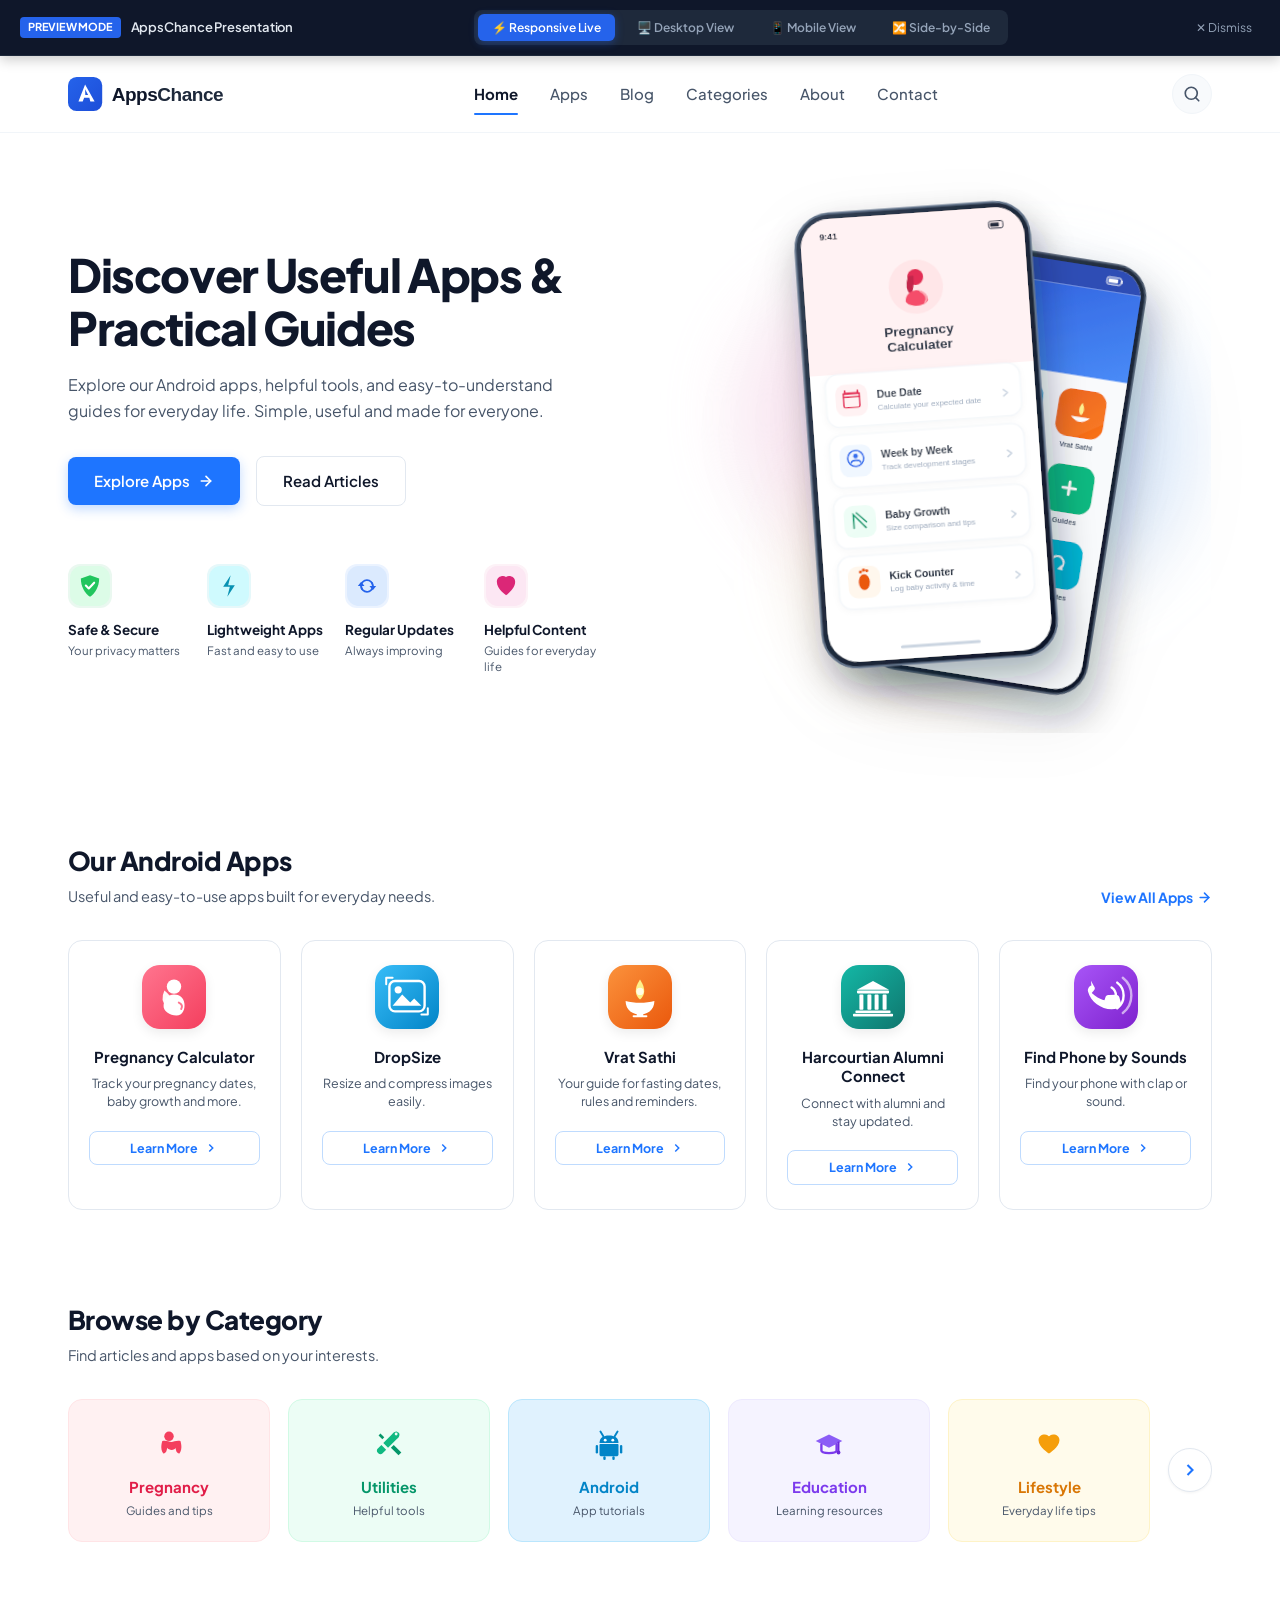
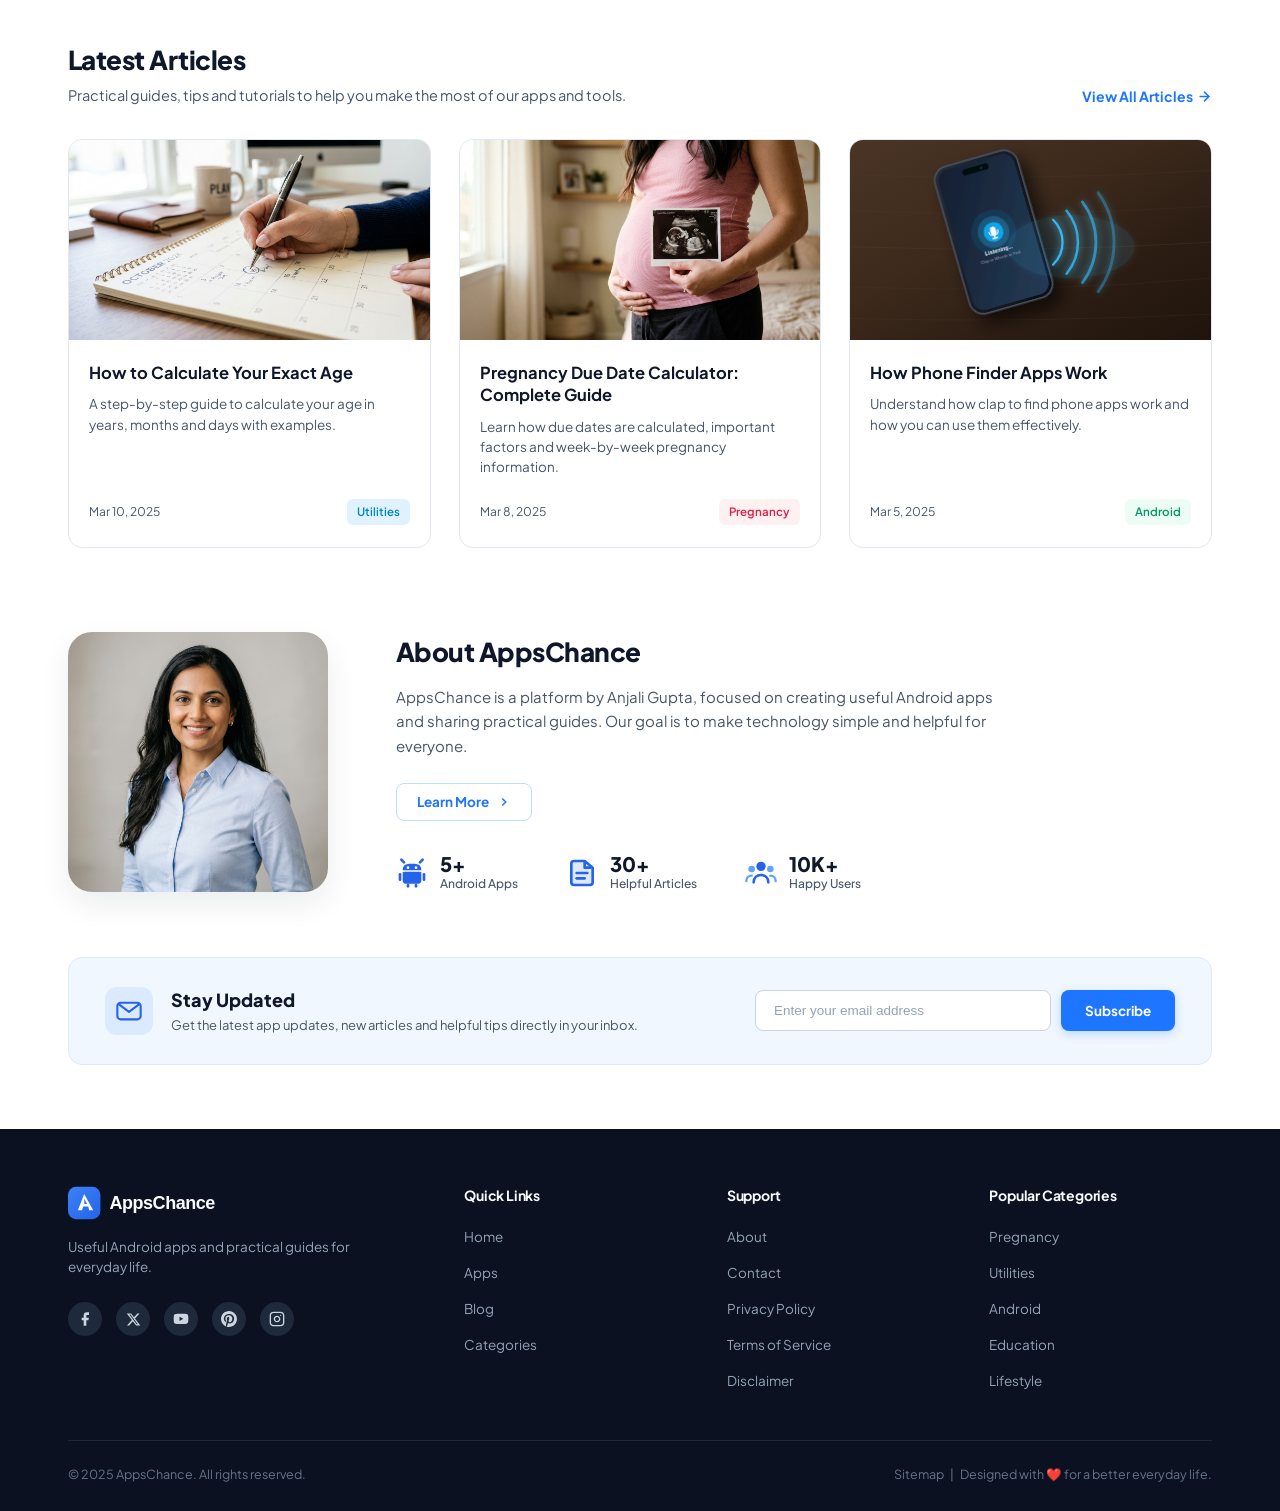
==== index.html @ 694c840f "First Commit" ====
<!DOCTYPE html>
<html lang="en">
<head>
  <meta charset="UTF-8">
  <meta name="viewport" content="width=device-width, initial-scale=1.0">
  <title>AppsChance - Discover Useful Apps & Practical Guides</title>
  <meta name="description" content="Explore our Android apps, helpful tools, and easy-to-understand guides for everyday life. Simple, useful and made for everyone.">
  <link rel="icon" type="image/svg+xml" href="assets/icons/logo.svg">
  
  <!-- Main Stylesheet -->
  <link rel="stylesheet" href="css/styles.css">
</head>
<body>

  <!-- ==========================================================================
       TOP VIEW MODE SWITCHER BAR
       Enables live testing of Desktop View, Mobile View, Side-by-Side, & Responsive
       ========================================================================== -->
  <header class="view-mode-bar" id="viewModeBar">
    <div class="view-mode-brand">
      <span class="view-mode-badge">Preview Mode</span>
      <span>AppsChance Presentation</span>
    </div>
    <div class="view-mode-buttons">
      <button type="button" class="view-mode-btn active" id="btnViewLive" title="Fluid Responsive Layout">
        <span>⚡ Responsive Live</span>
      </button>
      <button type="button" class="view-mode-btn" id="btnViewDesktop" title="Preview Desktop View">
        <span>🖥️ Desktop View</span>
      </button>
      <button type="button" class="view-mode-btn" id="btnViewMobile" title="Preview Mobile View in Phone Frame">
        <span>📱 Mobile View</span>
      </button>
      <button type="button" class="view-mode-btn" id="btnViewSplit" title="Side-by-Side Comparison (as in screenshot)">
        <span>🔀 Side-by-Side</span>
      </button>
    </div>
    <button type="button" class="view-mode-close" id="btnCloseViewBar" title="Hide this toolbar">
      <span>✕ Dismiss</span>
    </button>
  </header>

  <!-- ==========================================================================
       MAIN WEB APPLICATION (Natively Responsive)
       ========================================================================== -->
  <div class="app-view-container" id="mainAppContainer">

    <!-- SITE HEADER / NAVBAR -->
    <header class="site-header">
      <div class="container nav-container">
        <!-- Logo -->
        <a href="#home" class="brand-logo" aria-label="AppsChance Home">
          <img src="assets/icons/logo.svg" alt="AppsChance Logo" width="160" height="38">
        </a>

        <!-- Desktop Navigation Menu -->
        <nav class="nav-menu-wrapper" aria-label="Main Navigation">
          <ul class="nav-menu">
            <li class="nav-item"><a href="#home" class="nav-link active">Home</a></li>
            <li class="nav-item"><a href="#apps" class="nav-link">Apps</a></li>
            <li class="nav-item"><a href="articles.html" class="nav-link">Blog</a></li>
            <li class="nav-item"><a href="#categories" class="nav-link">Categories</a></li>
            <li class="nav-item"><a href="#about" class="nav-link">About</a></li>
            <li class="nav-item"><a href="#contact" class="nav-link">Contact</a></li>
          </ul>
        </nav>

        <!-- Right Actions: Search & Mobile Menu Button -->
        <div class="nav-actions">
          <button type="button" class="btn-search" aria-label="Search articles and apps" title="Search">
            <svg width="18" height="18" viewBox="0 0 24 24" fill="none" stroke="currentColor" stroke-width="2.2" stroke-linecap="round" stroke-linejoin="round">
              <circle cx="11" cy="11" r="8"></circle>
              <line x1="21" y1="21" x2="16.65" y2="16.65"></line>
            </svg>
          </button>
          
          <button type="button" class="btn-mobile-toggle" aria-label="Open mobile navigation menu">
            <svg width="24" height="24" viewBox="0 0 24 24" fill="none" stroke="currentColor" stroke-width="2.2" stroke-linecap="round">
              <line x1="3" y1="6" x2="21" y2="6"></line>
              <line x1="3" y1="12" x2="21" y2="12"></line>
              <line x1="3" y1="18" x2="21" y2="18"></line>
            </svg>
          </button>
        </div>
      </div>
    </header>

    <!-- MAIN CONTENT -->
    <main id="mainContent">

      <!-- 1. HERO SECTION -->
      <section class="hero-section" id="home">
        <div class="container hero-grid">
          
          <!-- Left Hero Content -->
          <div class="hero-content">
            <h1 class="hero-title">Discover Useful Apps &amp; Practical Guides</h1>
            <p class="hero-description">
              Explore our Android apps, helpful tools, and easy-to-understand guides for everyday life. Simple, useful and made for everyone.
            </p>

            <div class="hero-actions">
              <a href="#apps" class="btn-primary">
                <span>Explore Apps</span>
                <svg width="16" height="16" viewBox="0 0 24 24" fill="none" stroke="currentColor" stroke-width="2.5" stroke-linecap="round" stroke-linejoin="round">
                  <line x1="5" y1="12" x2="19" y2="12"></line>
                  <polyline points="12 5 19 12 12 19"></polyline>
                </svg>
              </a>
              <a href="#blog" class="btn-secondary">
                <span>Read Articles</span>
              </a>
            </div>

            <!-- Feature Badges -->
            <div class="hero-badges-row">
              <!-- Badge 1: Safe & Secure -->
              <div class="hero-badge-card badge-safe">
                <div class="badge-icon-box">
                  <img src="assets/icons/badge_safe.svg" alt="Safe & Secure" width="40" height="40">
                </div>
                <h3 class="badge-title">Safe &amp; Secure</h3>
                <p class="badge-desc">Your privacy matters</p>
              </div>

              <!-- Badge 2: Lightweight Apps -->
              <div class="hero-badge-card badge-light">
                <div class="badge-icon-box">
                  <img src="assets/icons/badge_lightweight.svg" alt="Lightweight Apps" width="40" height="40">
                </div>
                <h3 class="badge-title">Lightweight Apps</h3>
                <p class="badge-desc">Fast and easy to use</p>
              </div>

              <!-- Badge 3: Regular Updates -->
              <div class="hero-badge-card badge-updates">
                <div class="badge-icon-box">
                  <img src="assets/icons/badge_updates.svg" alt="Regular Updates" width="40" height="40">
                </div>
                <h3 class="badge-title">Regular Updates</h3>
                <p class="badge-desc">Always improving</p>
              </div>

              <!-- Badge 4: Helpful Content -->
              <div class="hero-badge-card badge-content">
                <div class="badge-icon-box">
                  <img src="assets/icons/badge_helpful.svg" alt="Helpful Content" width="40" height="40">
                </div>
                <h3 class="badge-title">Helpful Content</h3>
                <p class="badge-desc">Guides for everyday life</p>
              </div>
            </div>
          </div>

          <!-- Right Hero Mockups (Pregnancy Calculator & Tools Apps Phones) -->
          <div class="hero-mockup-wrapper">
            <img src="assets/images/hero_phones_mockup.svg" alt="AppsChance Android Apps Showcase" class="hero-mockup-img" width="560" height="540">
          </div>

        </div>
      </section>

      <!-- 2. OUR ANDROID APPS SECTION -->
      <section class="apps-section" id="apps">
        <div class="container">
          <div class="section-header">
            <div>
              <h2 class="section-title">Our Android Apps</h2>
              <p class="section-subtitle">Useful and easy-to-use apps built for everyday needs.</p>
            </div>
            <a href="#apps" class="section-view-all">
              <span>View All Apps</span>
              <svg width="15" height="15" viewBox="0 0 24 24" fill="none" stroke="currentColor" stroke-width="2.5" stroke-linecap="round" stroke-linejoin="round">
                <line x1="5" y1="12" x2="19" y2="12"></line>
                <polyline points="12 5 19 12 12 19"></polyline>
              </svg>
            </a>
          </div>

          <div class="apps-grid">
            <!-- App 1: Pregnancy Calculator -->
            <div class="app-card">
              <div class="app-icon-wrap">
                <img src="assets/icons/app_pregnancy.svg" alt="Pregnancy Calculator" width="64" height="64">
              </div>
              <div class="app-card-details">
                <h3 class="app-card-title">Pregnancy Calculator</h3>
                <p class="app-card-desc">Track your pregnancy dates, baby growth and more.</p>
              </div>
              <a href="#learn-pregnancy" class="btn-learn-more">
                <span>Learn More</span>
                <svg width="14" height="14" viewBox="0 0 24 24" fill="none" stroke="currentColor" stroke-width="2.5">
                  <polyline points="9 18 15 12 9 6"></polyline>
                </svg>
              </a>
              <div class="app-mobile-arrow" style="display:none;">
                <svg width="18" height="18" viewBox="0 0 24 24" fill="none" stroke="currentColor" stroke-width="2.5">
                  <polyline points="9 18 15 12 9 6"></polyline>
                </svg>
              </div>
            </div>

            <!-- App 2: DropSize -->
            <div class="app-card">
              <div class="app-icon-wrap">
                <img src="assets/icons/app_dropsize.svg" alt="DropSize" width="64" height="64">
              </div>
              <div class="app-card-details">
                <h3 class="app-card-title">DropSize</h3>
                <p class="app-card-desc">Resize and compress images easily.</p>
              </div>
              <a href="#learn-dropsize" class="btn-learn-more">
                <span>Learn More</span>
                <svg width="14" height="14" viewBox="0 0 24 24" fill="none" stroke="currentColor" stroke-width="2.5">
                  <polyline points="9 18 15 12 9 6"></polyline>
                </svg>
              </a>
              <div class="app-mobile-arrow" style="display:none;">
                <svg width="18" height="18" viewBox="0 0 24 24" fill="none" stroke="currentColor" stroke-width="2.5">
                  <polyline points="9 18 15 12 9 6"></polyline>
                </svg>
              </div>
            </div>

            <!-- App 3: Vrat Sathi -->
            <div class="app-card">
              <div class="app-icon-wrap">
                <img src="assets/icons/app_vrat.svg" alt="Vrat Sathi" width="64" height="64">
              </div>
              <div class="app-card-details">
                <h3 class="app-card-title">Vrat Sathi</h3>
                <p class="app-card-desc">Your guide for fasting dates, rules and reminders.</p>
              </div>
              <a href="#learn-vrat" class="btn-learn-more">
                <span>Learn More</span>
                <svg width="14" height="14" viewBox="0 0 24 24" fill="none" stroke="currentColor" stroke-width="2.5">
                  <polyline points="9 18 15 12 9 6"></polyline>
                </svg>
              </a>
              <div class="app-mobile-arrow" style="display:none;">
                <svg width="18" height="18" viewBox="0 0 24 24" fill="none" stroke="currentColor" stroke-width="2.5">
                  <polyline points="9 18 15 12 9 6"></polyline>
                </svg>
              </div>
            </div>

            <!-- App 4: Harcourtian Alumni Connect -->
            <div class="app-card">
              <div class="app-icon-wrap">
                <img src="assets/icons/app_alumni.svg" alt="Harcourtian Alumni Connect" width="64" height="64">
              </div>
              <div class="app-card-details">
                <h3 class="app-card-title">Harcourtian Alumni Connect</h3>
                <p class="app-card-desc">Connect with alumni and stay updated.</p>
              </div>
              <a href="#learn-alumni" class="btn-learn-more">
                <span>Learn More</span>
                <svg width="14" height="14" viewBox="0 0 24 24" fill="none" stroke="currentColor" stroke-width="2.5">
                  <polyline points="9 18 15 12 9 6"></polyline>
                </svg>
              </a>
              <div class="app-mobile-arrow" style="display:none;">
                <svg width="18" height="18" viewBox="0 0 24 24" fill="none" stroke="currentColor" stroke-width="2.5">
                  <polyline points="9 18 15 12 9 6"></polyline>
                </svg>
              </div>
            </div>

            <!-- App 5: Find Phone by Sounds -->
            <div class="app-card">
              <div class="app-icon-wrap">
                <img src="assets/icons/app_phone_sound.svg" alt="Find Phone by Sounds" width="64" height="64">
              </div>
              <div class="app-card-details">
                <h3 class="app-card-title">Find Phone by Sounds</h3>
                <p class="app-card-desc">Find your phone with clap or sound.</p>
              </div>
              <a href="#learn-phone" class="btn-learn-more">
                <span>Learn More</span>
                <svg width="14" height="14" viewBox="0 0 24 24" fill="none" stroke="currentColor" stroke-width="2.5">
                  <polyline points="9 18 15 12 9 6"></polyline>
                </svg>
              </a>
              <div class="app-mobile-arrow" style="display:none;">
                <svg width="18" height="18" viewBox="0 0 24 24" fill="none" stroke="currentColor" stroke-width="2.5">
                  <polyline points="9 18 15 12 9 6"></polyline>
                </svg>
              </div>
            </div>
          </div>
        </div>
      </section>

      <!-- 3. BROWSE BY CATEGORY SECTION -->
      <section class="categories-section" id="categories">
        <div class="container">
          <div class="section-header">
            <div>
              <h2 class="section-title">Browse by Category</h2>
              <p class="section-subtitle">Find articles and apps based on your interests.</p>
            </div>
          </div>

          <div class="categories-list">
            <!-- Category 1: Pregnancy -->
            <div class="category-card cat-pregnancy">
              <div class="cat-icon-wrap">
                <img src="assets/icons/cat_pregnancy.svg" alt="Pregnancy Category" width="38" height="38">
              </div>
              <h3 class="cat-title">Pregnancy</h3>
              <p class="cat-subtitle">Guides and tips</p>
            </div>

            <!-- Category 2: Utilities -->
            <div class="category-card cat-utilities">
              <div class="cat-icon-wrap">
                <img src="assets/icons/cat_utilities.svg" alt="Utilities Category" width="38" height="38">
              </div>
              <h3 class="cat-title">Utilities</h3>
              <p class="cat-subtitle">Helpful tools</p>
            </div>

            <!-- Category 3: Android -->
            <div class="category-card cat-android">
              <div class="cat-icon-wrap">
                <img src="assets/icons/cat_android.svg" alt="Android Category" width="38" height="38">
              </div>
              <h3 class="cat-title">Android</h3>
              <p class="cat-subtitle">App tutorials</p>
            </div>

            <!-- Category 4: Education -->
            <div class="category-card cat-education">
              <div class="cat-icon-wrap">
                <img src="assets/icons/cat_education.svg" alt="Education Category" width="38" height="38">
              </div>
              <h3 class="cat-title">Education</h3>
              <p class="cat-subtitle">Learning resources</p>
            </div>

            <!-- Category 5: Lifestyle -->
            <div class="category-card cat-lifestyle">
              <div class="cat-icon-wrap">
                <img src="assets/icons/cat_lifestyle.svg" alt="Lifestyle Category" width="38" height="38">
              </div>
              <h3 class="cat-title">Lifestyle</h3>
              <p class="cat-subtitle">Everyday life tips</p>
            </div>

            <!-- Mobile Category "View All" Button (Only displays on mobile grid) -->
            <div class="category-card cat-view-all" style="display:none;">
              <div class="cat-icon-wrap">
                <svg width="28" height="28" viewBox="0 0 24 24" fill="none" stroke="#1e75ff" stroke-width="2.5" stroke-linecap="round" stroke-linejoin="round">
                  <line x1="5" y1="12" x2="19" y2="12"></line>
                  <polyline points="12 5 19 12 12 19"></polyline>
                </svg>
              </div>
              <h3 class="cat-title">View All</h3>
            </div>

            <!-- Desktop Arrow Next Button -->
            <button type="button" class="cat-scroll-next" aria-label="Next categories">
              <svg width="20" height="20" viewBox="0 0 24 24" fill="none" stroke="currentColor" stroke-width="2.5">
                <polyline points="9 18 15 12 9 6"></polyline>
              </svg>
            </button>
          </div>
        </div>
      </section>

      <!-- 4. LATEST ARTICLES SECTION -->
      <section class="articles-section" id="blog">
        <div class="container">
          <div class="section-header">
            <div>
              <h2 class="section-title">Latest Articles</h2>
              <p class="section-subtitle">Practical guides, tips and tutorials to help you make the most of our apps and tools.</p>
            </div>
            <a href="articles.html" class="section-view-all">
              <span>View All Articles</span>
              <svg width="15" height="15" viewBox="0 0 24 24" fill="none" stroke="currentColor" stroke-width="2.5" stroke-linecap="round" stroke-linejoin="round">
                <line x1="5" y1="12" x2="19" y2="12"></line>
                <polyline points="12 5 19 12 12 19"></polyline>
              </svg>
            </a>
          </div>

          <div class="articles-grid">
            <!-- Article 1: How to Calculate Your Exact Age -->
            <article class="article-card" style="cursor:pointer;" onclick="location.href='article.html?id=age-calculator'">
              <div class="article-img-wrap">
                <img src="assets/images/article_age_calc.jpg" alt="Calendar date calculation" class="article-img" loading="lazy">
              </div>
              <div class="article-content">
                <h3 class="article-title"><a href="article.html?id=age-calculator">How to Calculate Your Exact Age</a></h3>
                <p class="article-excerpt">A step-by-step guide to calculate your age in years, months and days with examples.</p>
                <div class="article-meta-row">
                  <span class="article-date">Mar 10, 2025</span>
                  <span class="article-tag-pill tag-utilities">Utilities</span>
                </div>
              </div>
            </article>

            <!-- Article 2: Pregnancy Due Date Calculator: Complete Guide -->
            <article class="article-card" style="cursor:pointer;" onclick="location.href='article.html?id=pregnancy-due-date'">
              <div class="article-img-wrap">
                <img src="assets/images/article_pregnancy.jpg" alt="Pregnancy ultrasound scan guide" class="article-img" loading="lazy">
              </div>
              <div class="article-content">
                <h3 class="article-title"><a href="article.html?id=pregnancy-due-date">Pregnancy Due Date Calculator: Complete Guide</a></h3>
                <p class="article-excerpt">Learn how due dates are calculated, important factors and week-by-week pregnancy information.</p>
                <div class="article-meta-row">
                  <span class="article-date">Mar 8, 2025</span>
                  <span class="article-tag-pill tag-pregnancy">Pregnancy</span>
                </div>
              </div>
            </article>

            <!-- Article 3: How Phone Finder Apps Work -->
            <article class="article-card" style="cursor:pointer;" onclick="location.href='article.html?id=phone-finder'">
              <div class="article-img-wrap">
                <img src="assets/images/article_phone_finder.svg" alt="Phone acoustic sound finder illustration" class="article-img" loading="lazy">
              </div>
              <div class="article-content">
                <h3 class="article-title"><a href="article.html?id=phone-finder">How Phone Finder Apps Work</a></h3>
                <p class="article-excerpt">Understand how clap to find phone apps work and how you can use them effectively.</p>
                <div class="article-meta-row">
                  <span class="article-date">Mar 5, 2025</span>
                  <span class="article-tag-pill tag-android">Android</span>
                </div>
              </div>
            </article>
          </div>
        </div>
      </section>

      <!-- 5. ABOUT APPSCHANCE SECTION -->
      <section class="about-section" id="about">
        <div class="container">
          <div class="about-card">
            
            <!-- Anjali Gupta Portrait -->
            <div class="about-photo-wrapper">
              <img src="assets/images/author_anjali.jpg" alt="Anjali Gupta - Founder of AppsChance" class="about-photo">
            </div>

            <!-- About Content -->
            <div class="about-content">
              <h2 class="about-title">About AppsChance</h2>
              <p class="about-desc">
                AppsChance is a platform by Anjali Gupta, focused on creating useful Android apps and sharing practical guides. Our goal is to make technology simple and helpful for everyone.
              </p>

              <div class="about-actions">
                <a href="#about" class="btn-about-learn">
                  <span>Learn More</span>
                  <svg width="14" height="14" viewBox="0 0 24 24" fill="none" stroke="currentColor" stroke-width="2.5">
                    <polyline points="9 18 15 12 9 6"></polyline>
                  </svg>
                </a>
              </div>

              <!-- Stats Counter Bar -->
              <div class="about-stats-row">
                <!-- Stat 1: Android Apps -->
                <div class="stat-item">
                  <img src="assets/icons/stat_android.svg" alt="Android Apps" class="stat-icon" width="28" height="28">
                  <div class="stat-info">
                    <span class="stat-number">5+</span>
                    <span class="stat-label">Android Apps</span>
                  </div>
                </div>

                <!-- Stat 2: Helpful Articles -->
                <div class="stat-item">
                  <img src="assets/icons/stat_articles.svg" alt="Articles" class="stat-icon" width="28" height="28">
                  <div class="stat-info">
                    <span class="stat-number">30+</span>
                    <span class="stat-label">Helpful Articles</span>
                  </div>
                </div>

                <!-- Stat 3: Happy Users -->
                <div class="stat-item">
                  <img src="assets/icons/stat_users.svg" alt="Users" class="stat-icon" width="28" height="28">
                  <div class="stat-info">
                    <span class="stat-number">10K+</span>
                    <span class="stat-label">Happy Users</span>
                  </div>
                </div>
              </div>

            </div>
          </div>
        </div>
      </section>

      <!-- 6. STAY UPDATED (NEWSLETTER) SECTION -->
      <section class="newsletter-section" id="newsletter">
        <div class="container">
          <div class="newsletter-card">
            <div class="newsletter-left">
              <div class="newsletter-icon-wrap">
                <img src="assets/icons/icon_mail.svg" alt="Stay Updated" width="40" height="40">
              </div>
              <div>
                <h3 class="newsletter-heading">Stay Updated</h3>
                <p class="newsletter-text">Get the latest app updates, new articles and helpful tips directly in your inbox.</p>
              </div>
            </div>

            <form class="newsletter-form" action="#" method="POST">
              <input type="email" class="newsletter-input" placeholder="Enter your email address" required aria-label="Email address">
              <button type="submit" class="btn-subscribe">Subscribe</button>
            </form>
          </div>
        </div>
      </section>

    </main>

    <!-- 7. SITE FOOTER -->
    <footer class="site-footer" id="contact">
      <div class="container">
        
        <!-- Footer Top Columns -->
        <div class="footer-top-grid">
          
          <!-- Column 1: Brand Info -->
          <div class="footer-col-brand">
            <div class="footer-brand-logo">
              <img src="assets/icons/logo_white.svg" alt="AppsChance White Logo" width="160" height="36">
            </div>
            <p class="footer-brand-tagline">
              Useful Android apps and practical guides for everyday life.
            </p>
            
            <!-- Social Icons -->
            <div class="footer-social-links">
              <!-- Facebook -->
              <a href="#facebook" class="social-icon-link" aria-label="Facebook" title="Facebook">
                <svg width="16" height="16" viewBox="0 0 24 24" fill="currentColor">
                  <path d="M18 2h-3a5 5 0 0 0-5 5v3H7v4h3v8h4v-8h3l1-4h-4V7a1 1 0 0 1 1-1h3z"></path>
                </svg>
              </a>
              <!-- Twitter / X -->
              <a href="#twitter" class="social-icon-link" aria-label="Twitter" title="Twitter">
                <svg width="15" height="15" viewBox="0 0 24 24" fill="currentColor">
                  <path d="M18.244 2.25h3.308l-7.227 8.26 8.502 11.24H16.17l-5.214-6.817L4.99 21.75H1.68l7.73-8.835L1.254 2.25H8.08l4.713 6.231zm-1.161 17.52h1.833L7.084 4.126H5.117z"/>
                </svg>
              </a>
              <!-- YouTube -->
              <a href="#youtube" class="social-icon-link" aria-label="YouTube" title="YouTube">
                <svg width="16" height="16" viewBox="0 0 24 24" fill="currentColor">
                  <path d="M22.54 6.42a2.78 2.78 0 0 0-1.94-2C18.88 4 12 4 12 4s-6.88 0-8.6.46a2.78 2.78 0 0 0-1.94 2A29 29 0 0 0 1 11.75a29 29 0 0 0 .46 5.33A2.78 2.78 0 0 0 3.4 19c1.72.46 8.6.46 8.6.46s6.88 0 8.6-.46a2.78 2.78 0 0 0 1.94-2 29 29 0 0 0 .46-5.25 29 29 0 0 0-.46-5.33zM9.75 15.02V8.48l5.75 3.27-5.75 3.27z"/>
                </svg>
              </a>
              <!-- Pinterest -->
              <a href="#pinterest" class="social-icon-link" aria-label="Pinterest" title="Pinterest">
                <svg width="16" height="16" viewBox="0 0 24 24" fill="currentColor">
                  <path d="M12 0C5.373 0 0 5.372 0 12c0 5.084 3.163 9.426 7.627 11.174-.105-.949-.2-2.405.042-3.441.218-.937 1.407-5.965 1.407-5.965s-.359-.719-.359-1.782c0-1.668.967-2.914 2.171-2.914 1.023 0 1.518.769 1.518 1.69 0 1.029-.655 2.568-.994 3.995-.283 1.194.599 2.169 1.777 2.169 2.133 0 3.772-2.249 3.772-5.495 0-2.873-2.064-4.882-5.012-4.882-3.414 0-5.418 2.561-5.418 5.207 0 1.031.397 2.138.893 2.738.098.119.112.224.083.345-.09.375-.291 1.199-.334 1.357-.053.225-.174.271-.401.165-1.495-.69-2.433-2.878-2.433-4.646 0-3.776 2.748-7.252 7.92-7.252 4.158 0 7.392 2.967 7.392 6.923 0 4.135-2.607 7.462-6.233 7.462-1.214 0-2.354-.629-2.758-1.379l-.749 2.848c-.269 1.045-1.004 2.352-1.498 3.146 1.123.345 2.306.535 3.545.535 6.627 0 12-5.373 12-12 0-6.628-5.373-12-12-12z"/>
                </svg>
              </a>
              <!-- Instagram -->
              <a href="#instagram" class="social-icon-link" aria-label="Instagram" title="Instagram">
                <svg width="16" height="16" viewBox="0 0 24 24" fill="none" stroke="currentColor" stroke-width="2" stroke-linecap="round" stroke-linejoin="round">
                  <rect x="2" y="2" width="20" height="20" rx="5" ry="5"></rect>
                  <path d="M16 11.37A4 4 0 1 1 12.63 8 4 4 0 0 1 16 11.37z"></path>
                  <line x1="17.5" y1="6.5" x2="17.51" y2="6.5"></line>
                </svg>
              </a>
            </div>
          </div>

          <!-- Column 2: Quick Links -->
          <div class="footer-col-links">
            <h4 class="footer-col-title">Quick Links</h4>
            <ul class="footer-links-list">
              <li class="footer-link-item"><a href="#home">Home</a></li>
              <li class="footer-link-item"><a href="#apps">Apps</a></li>
              <li class="footer-link-item"><a href="#blog">Blog</a></li>
              <li class="footer-link-item"><a href="#categories">Categories</a></li>
            </ul>
          </div>

          <!-- Column 3: Support -->
          <div class="footer-col-links">
            <h4 class="footer-col-title">Support</h4>
            <ul class="footer-links-list">
              <li class="footer-link-item"><a href="#about">About</a></li>
              <li class="footer-link-item"><a href="#contact">Contact</a></li>
              <li class="footer-link-item"><a href="#privacy">Privacy Policy</a></li>
              <li class="footer-link-item"><a href="#terms">Terms of Service</a></li>
              <li class="footer-link-item"><a href="#disclaimer">Disclaimer</a></li>
            </ul>
          </div>

          <!-- Column 4: Popular Categories -->
          <div class="footer-col-links">
            <h4 class="footer-col-title">Popular Categories</h4>
            <ul class="footer-links-list">
              <li class="footer-link-item"><a href="#categories">Pregnancy</a></li>
              <li class="footer-link-item"><a href="#categories">Utilities</a></li>
              <li class="footer-link-item"><a href="#categories">Android</a></li>
              <li class="footer-link-item"><a href="#categories">Education</a></li>
              <li class="footer-link-item"><a href="#categories">Lifestyle</a></li>
            </ul>
          </div>

        </div>

        <!-- Footer Bottom Bar -->
        <div class="footer-bottom-bar">
          <p>© 2025 AppsChance. All rights reserved.</p>
          <div class="footer-bottom-links">
            <a href="#sitemap">Sitemap</a>
            <span>|</span>
            <span>Designed with ❤️ for a better everyday life.</span>
          </div>
        </div>

      </div>
    </footer>

  </div>

  <!-- ==========================================================================
       SIDE-BY-SIDE SPLIT WRAPPER
       (Rendered when clicking 'Side-by-Side Comparison' to match screenshot 1:1)
       ========================================================================== -->
  <div class="split-wrapper" id="splitModeWrapper">
    <!-- Desktop Side Column -->
    <div class="split-col-desktop">
      <div class="split-badge-tag">
        <span>Desktop View</span>
        <span style="font-weight:400; font-size:12px; opacity:0.8;">1200px Grid</span>
      </div>
      <!-- Desktop clone content -->
      <div id="desktopCloneSlot"></div>
    </div>

    <!-- Mobile Side Column -->
    <div class="split-col-mobile">
      <div class="split-badge-tag">
        <span>Mobile View</span>
        <span style="font-weight:400; font-size:12px; opacity:0.8;">390px Viewport</span>
      </div>
      <!-- Mobile specialized render container -->
      <div class="mobile-view-render" id="mobileCloneSlot"></div>
    </div>
  </div>

  <!-- ==========================================================================
       MOBILE DRAWER MENU & BACKDROP OVERLAY
       ========================================================================== -->
  <div class="mobile-nav-overlay" id="mobileNavOverlay"></div>
  <aside class="mobile-nav-drawer" id="mobileNavDrawer" aria-label="Mobile Navigation Drawer">
    <div class="drawer-header">
      <img src="assets/icons/logo.svg" alt="AppsChance" width="130" height="32">
      <button type="button" class="btn-close-drawer" id="btnCloseDrawer" aria-label="Close menu">✕</button>
    </div>
    <ul class="drawer-links">
      <li><a href="#home" class="drawer-link active">Home</a></li>
      <li><a href="#apps" class="drawer-link">Apps</a></li>
      <li><a href="#blog" class="drawer-link">Blog</a></li>
      <li><a href="#categories" class="drawer-link">Categories</a></li>
      <li><a href="#about" class="drawer-link">About</a></li>
      <li><a href="#contact" class="drawer-link">Contact</a></li>
    </ul>
    <div style="margin-top:auto; padding-top:20px; border-top:1px solid #f1f5f9;">
      <a href="#apps" class="btn-primary" style="width:100%; justify-content:center;">Explore Apps</a>
    </div>
  </aside>

  <!-- ==========================================================================
       SEARCH MODAL
       ========================================================================== -->
  <div id="searchModal" style="display:none; position:fixed; inset:0; background:rgba(15,23,42,0.65); backdrop-filter:blur(4px); z-index:2000; align-items:flex-start; justify-content:center; padding-top:100px;">
    <div style="background:#ffffff; border-radius:16px; width:90%; max-width:580px; padding:24px; box-shadow:0 20px 40px rgba(0,0,0,0.25);">
      <div style="display:flex; align-items:center; justify-content:space-between; margin-bottom:16px;">
        <h3 style="font-size:17px; font-weight:700;">Search AppsChance</h3>
        <button type="button" id="btnCloseSearch" style="font-size:18px; color:#64748b; padding:4px 8px; border-radius:6px; cursor:pointer;">✕</button>
      </div>
      <input type="text" id="siteSearchInput" placeholder="Search guides, calculators, tools, fasting dates..." style="width:100%; padding:14px 18px; border:2px solid #2563eb; border-radius:10px; font-size:15px; outline:none;">
      <div style="margin-top:16px; font-size:12.5px; color:#64748b;">
        <span>Popular: </span>
        <a href="#apps" style="color:#2563eb; margin-right:8px;">Pregnancy Due Date</a>
        <a href="#apps" style="color:#2563eb; margin-right:8px;">Age Calculator</a>
        <a href="#apps" style="color:#2563eb; margin-right:8px;">DropSize</a>
        <a href="#apps" style="color:#2563eb;">Vrat Sathi</a>
      </div>
    </div>
  </div>

  <!-- JavaScript -->
  <script src="js/script.js"></script>

  <!-- Side-by-side comparison populator script -->
  <script>
    // Duplicate content for the side-by-side screenshot simulation mode
    window.addEventListener('DOMContentLoaded', () => {
      const mainApp = document.getElementById('mainAppContainer');
      const desktopSlot = document.getElementById('desktopCloneSlot');
      const mobileSlot = document.getElementById('mobileCloneSlot');

      if (mainApp && desktopSlot && mobileSlot) {
        desktopSlot.innerHTML = mainApp.innerHTML;
        mobileSlot.innerHTML = mainApp.innerHTML;
      }
    });
  </script>

</body>
</html>
---- css/styles.css ----
/* ==========================================================================
   AppsChance - Design System & Stylesheet
   Faithfully crafted to match Desktop and Mobile views
   ========================================================================== */

/* Google Fonts Import */
@import url('https://fonts.googleapis.com/css2?family=Plus+Jakarta+Sans:wght@400;500;600;700;800&family=Inter:wght@400;500;600;700&display=swap');

:root {
  /* Brand Colors */
  --primary: #1e75ff;
  --primary-hover: #1565c0;
  --primary-light: #eff6ff;
  --primary-glow: rgba(30, 117, 255, 0.15);

  /* Neutrals */
  --text-main: #0f172a;
  --text-muted: #475569;
  --text-light: #94a3b8;
  --bg-page: #ffffff;
  --bg-subtle: #f8fafc;
  --border-light: #f1f5f9;
  --border-card: #e2e8f0;
  
  /* Footer */
  --footer-bg: #0b1120;
  --footer-text: #94a3b8;
  --footer-heading: #f8fafc;
  --footer-border: #1e293b;

  /* Feature Badges */
  --badge-safe-bg: #eaf8f0;
  --badge-safe-text: #166534;
  --badge-light-bg: #e6f8fa;
  --badge-light-text: #0e7490;
  --badge-update-bg: #ebf3ff;
  --badge-update-text: #1d4ed8;
  --badge-help-bg: #fdf2f7;
  --badge-help-text: #be185d;

  /* Categories */
  --cat-preg-bg: #fff1f2;
  --cat-preg-border: #ffe4e6;
  --cat-preg-text: #e11d48;

  --cat-util-bg: #ecfdf5;
  --cat-util-border: #d1fae5;
  --cat-util-text: #059669;

  --cat-android-bg: #e0f2fe;
  --cat-android-border: #bae6fd;
  --cat-android-text: #0284c7;

  --cat-edu-bg: #f5f3ff;
  --cat-edu-border: #ede9fe;
  --cat-edu-text: #7c3aed;

  --cat-life-bg: #fffbeb;
  --cat-life-border: #fef3c7;
  --cat-life-text: #d97706;

  /* Spacings & Layout */
  --container-max: 1200px;
  --radius-sm: 8px;
  --radius-md: 14px;
  --radius-lg: 20px;
  --radius-pill: 9999px;

  /* Shadows */
  --shadow-sm: 0 1px 3px rgba(0, 0, 0, 0.05);
  --shadow-card: 0 4px 16px rgba(15, 23, 42, 0.04);
  --shadow-hover: 0 10px 25px -4px rgba(15, 23, 42, 0.08);
  --shadow-phone: 0 25px 50px -12px rgba(15, 23, 42, 0.25);

  /* Transitions */
  --transition: all 0.25s cubic-bezier(0.16, 1, 0.3, 1);
}

/* Reset & Box Sizing */
*, *::before, *::after {
  box-sizing: border-box;
  margin: 0;
  padding: 0;
}

html {
  font-size: 16px;
  scroll-behavior: smooth;
  -webkit-font-smoothing: antialiased;
  -moz-osx-font-smoothing: grayscale;
}

body {
  font-family: 'Plus Jakarta Sans', -apple-system, BlinkMacSystemFont, 'Segoe UI', Roboto, sans-serif;
  color: var(--text-main);
  background-color: var(--bg-page);
  line-height: 1.5;
  overflow-x: hidden;
}

img, svg {
  display: block;
  max-width: 100%;
}

a {
  color: inherit;
  text-decoration: none;
  transition: var(--transition);
}

button {
  font-family: inherit;
  cursor: pointer;
  border: none;
  background: none;
  transition: var(--transition);
}

/* Container */
.container {
  max-width: var(--container-max);
  margin-left: auto;
  margin-right: auto;
  padding-left: 28px;
  padding-right: 28px;
}

/* ==========================================================================
   VIEW SWITCHER TOOLBAR (Interactive demo helper)
   ========================================================================== */
.view-mode-bar {
  position: sticky;
  top: 0;
  z-index: 1000;
  background: #0f172a;
  color: #e2e8f0;
  padding: 10px 20px;
  display: flex;
  align-items: center;
  justify-content: space-between;
  border-bottom: 1px solid #1e293b;
  font-size: 13px;
  box-shadow: 0 4px 12px rgba(0, 0, 0, 0.2);
}

.view-mode-brand {
  display: flex;
  align-items: center;
  gap: 10px;
  font-weight: 600;
  letter-spacing: -0.2px;
}

.view-mode-badge {
  background: #2563eb;
  color: white;
  padding: 2px 8px;
  border-radius: 4px;
  font-size: 11px;
  font-weight: 700;
  text-transform: uppercase;
}

.view-mode-buttons {
  display: flex;
  gap: 8px;
  background: #1e293b;
  padding: 4px;
  border-radius: 8px;
}

.view-mode-btn {
  color: #94a3b8;
  padding: 6px 14px;
  border-radius: 6px;
  font-size: 12px;
  font-weight: 600;
  display: inline-flex;
  align-items: center;
  gap: 6px;
  transition: all 0.2s ease;
}

.view-mode-btn:hover {
  color: #ffffff;
  background: rgba(255, 255, 255, 0.05);
}

.view-mode-btn.active {
  background: #2563eb;
  color: #ffffff;
  box-shadow: 0 2px 8px rgba(37, 99, 235, 0.4);
}

.view-mode-close {
  color: #94a3b8;
  padding: 4px 8px;
  border-radius: 4px;
  font-size: 12px;
  display: inline-flex;
  align-items: center;
  gap: 4px;
}

.view-mode-close:hover {
  color: white;
  background: #334155;
}

/* Frame wrapper when testing simulated view modes */
.app-view-container {
  width: 100%;
  transition: all 0.35s cubic-bezier(0.16, 1, 0.3, 1);
  margin: 0 auto;
}

/* Force Desktop Mode */
body.force-desktop-mode .app-view-container {
  width: 1280px;
  margin: 20px auto;
  box-shadow: 0 10px 40px rgba(0, 0, 0, 0.15);
  border-radius: 12px;
  overflow: hidden;
  border: 1px solid var(--border-card);
}

/* Force Mobile Frame Mode */
body.force-mobile-mode {
  background: #f1f5f9;
}

body.force-mobile-mode .app-view-container {
  max-width: 410px;
  margin: 30px auto;
  border-radius: 44px;
  box-shadow: 0 25px 60px rgba(15, 23, 42, 0.22), 0 0 0 10px #1e293b, 0 0 0 12px #334155;
  overflow: hidden;
  background: #ffffff;
  border: 4px solid #0f172a;
}

/* Side-by-side split screen mode (Matching the User's Screenshot Exactly) */
body.force-split-mode {
  background: #f8fafc;
  padding-bottom: 50px;
}

.split-wrapper {
  display: none;
}

body.force-split-mode .split-wrapper {
  display: flex;
  gap: 32px;
  max-width: 1720px;
  margin: 30px auto;
  padding: 0 24px;
  align-items: flex-start;
  justify-content: center;
}

body.force-split-mode .app-view-container {
  display: none;
}

.split-col-desktop {
  flex: 1;
  max-width: 1100px;
  background: #ffffff;
  border-radius: 16px;
  box-shadow: 0 10px 30px rgba(0, 0, 0, 0.08);
  border: 1px solid var(--border-card);
  overflow: hidden;
}

.split-col-mobile {
  width: 410px;
  flex-shrink: 0;
  background: #ffffff;
  border-radius: 36px;
  box-shadow: 0 16px 40px rgba(0, 0, 0, 0.12), 0 0 0 8px #1e293b;
  border: 2px solid #0f172a;
  overflow: hidden;
}

.split-badge-tag {
  background: #0f172a;
  color: white;
  padding: 8px 16px;
  font-weight: 700;
  font-size: 13px;
  display: flex;
  align-items: center;
  justify-content: space-between;
  border-bottom: 1px solid #1e293b;
}

/* ==========================================================================
   NAVIGATION / HEADER
   ========================================================================== */
.site-header {
  position: relative;
  background: #ffffff;
  border-bottom: 1px solid #f1f5f9;
  z-index: 100;
}

.nav-container {
  display: flex;
  align-items: center;
  justify-content: space-between;
  height: 76px;
}

.brand-logo {
  display: flex;
  align-items: center;
  text-decoration: none;
}

.brand-logo img {
  height: 38px;
  width: auto;
}

/* Nav Menu */
.nav-menu {
  display: flex;
  align-items: center;
  gap: 32px;
  list-style: none;
}

.nav-item {
  position: relative;
}

.nav-link {
  font-size: 15px;
  font-weight: 500;
  color: var(--text-muted);
  padding: 8px 0;
  display: inline-block;
  transition: var(--transition);
}

.nav-link:hover {
  color: var(--primary);
}

.nav-link.active {
  color: var(--text-main);
  font-weight: 700;
}

.nav-link.active::after {
  content: '';
  position: absolute;
  bottom: -2px;
  left: 0;
  width: 100%;
  height: 2.5px;
  background: var(--primary);
  border-radius: 2px;
}

/* Nav Actions (Search & Mobile Toggle) */
.nav-actions {
  display: flex;
  align-items: center;
  gap: 12px;
}

.btn-search {
  width: 40px;
  height: 40px;
  border-radius: 50%;
  background: #f8fafc;
  border: 1px solid var(--border-light);
  display: flex;
  align-items: center;
  justify-content: center;
  color: var(--text-muted);
  transition: var(--transition);
}

.btn-search:hover {
  background: #f1f5f9;
  color: var(--primary);
  transform: scale(1.05);
}

.btn-mobile-toggle {
  display: none;
  width: 42px;
  height: 42px;
  border-radius: 8px;
  align-items: center;
  justify-content: center;
  color: var(--text-main);
  border: 1px solid transparent;
  background: #f8fafc;
}

.btn-mobile-toggle:hover {
  background: #f1f5f9;
}

/* Mobile Slide-in Drawer */
.mobile-nav-drawer {
  display: none;
  position: fixed;
  top: 0;
  right: 0;
  width: 290px;
  height: 100vh;
  background: #ffffff;
  box-shadow: -5px 0 25px rgba(0, 0, 0, 0.15);
  z-index: 999;
  padding: 24px;
  flex-direction: column;
  transform: translateX(100%);
  transition: transform 0.3s ease-in-out;
}

.mobile-nav-drawer.open {
  transform: translateX(0);
}

.mobile-nav-overlay {
  display: none;
  position: fixed;
  inset: 0;
  background: rgba(15, 23, 42, 0.5);
  backdrop-filter: blur(2px);
  z-index: 998;
}

.mobile-nav-overlay.open {
  display: block;
}

.drawer-header {
  display: flex;
  align-items: center;
  justify-content: space-between;
  padding-bottom: 20px;
  border-bottom: 1px solid var(--border-light);
  margin-bottom: 20px;
}

.btn-close-drawer {
  font-size: 22px;
  color: var(--text-muted);
  width: 36px;
  height: 36px;
  display: flex;
  align-items: center;
  justify-content: center;
  border-radius: 50%;
  background: var(--bg-subtle);
}

.drawer-links {
  list-style: none;
  display: flex;
  flex-direction: column;
  gap: 16px;
}

.drawer-link {
  font-size: 16px;
  font-weight: 600;
  color: var(--text-muted);
  padding: 8px 0;
  display: block;
}

.drawer-link.active, .drawer-link:hover {
  color: var(--primary);
}

/* ==========================================================================
   HERO SECTION
   ========================================================================== */
.hero-section {
  padding-top: 56px;
  padding-bottom: 72px;
  position: relative;
  overflow: hidden;
}

.hero-grid {
  display: grid;
  grid-template-columns: 1fr 1.05fr;
  align-items: center;
  gap: 48px;
}

.hero-content {
  max-width: 540px;
}

.hero-title {
  font-size: 46px;
  font-weight: 800;
  line-height: 1.16;
  letter-spacing: -0.03em;
  color: var(--text-main);
  margin-bottom: 18px;
}

.hero-description {
  font-size: 16px;
  line-height: 1.6;
  color: var(--text-muted);
  margin-bottom: 32px;
}

/* Hero Action Buttons */
.hero-actions {
  display: flex;
  align-items: center;
  gap: 16px;
  margin-bottom: 48px;
}

.btn-primary {
  display: inline-flex;
  align-items: center;
  gap: 8px;
  background: var(--primary);
  color: #ffffff;
  font-size: 15px;
  font-weight: 600;
  padding: 13px 26px;
  border-radius: var(--radius-sm);
  box-shadow: 0 4px 12px rgba(30, 117, 255, 0.28);
  transition: var(--transition);
}

.btn-primary:hover {
  background: var(--primary-hover);
  transform: translateY(-1px);
  box-shadow: 0 6px 16px rgba(30, 117, 255, 0.35);
}

.btn-secondary {
  display: inline-flex;
  align-items: center;
  gap: 8px;
  background: #ffffff;
  color: var(--text-main);
  font-size: 15px;
  font-weight: 600;
  padding: 13px 26px;
  border-radius: var(--radius-sm);
  border: 1px solid var(--border-card);
  transition: var(--transition);
}

.btn-secondary:hover {
  border-color: var(--text-muted);
  background: var(--bg-subtle);
}

/* Hero Feature Badges */
.hero-badges-row {
  display: grid;
  grid-template-columns: repeat(4, 1fr);
  gap: 20px;
  padding-top: 10px;
}

.hero-badge-card {
  display: flex;
  flex-direction: column;
  align-items: flex-start;
}

.badge-icon-box {
  width: 44px;
  height: 44px;
  border-radius: 12px;
  display: flex;
  align-items: center;
  justify-content: center;
  margin-bottom: 12px;
}

.badge-safe .badge-icon-box {
  background: var(--badge-safe-bg);
}
.badge-light .badge-icon-box {
  background: var(--badge-light-bg);
}
.badge-updates .badge-icon-box {
  background: var(--badge-update-bg);
}
.badge-content .badge-icon-box {
  background: var(--badge-help-bg);
}

.badge-title {
  font-size: 13.5px;
  font-weight: 700;
  color: var(--text-main);
  margin-bottom: 3px;
  white-space: nowrap;
}

.badge-desc {
  font-size: 11.5px;
  color: var(--text-muted);
  line-height: 1.35;
}

/* Hero Mockups Container (Right Side) */
.hero-mockup-wrapper {
  position: relative;
  display: flex;
  justify-content: center;
  align-items: center;
}

.hero-mockup-img {
  width: 100%;
  max-width: 560px;
  height: auto;
  filter: drop-shadow(0 20px 30px rgba(0, 0, 0, 0.08));
  transition: transform 0.4s ease;
}

.hero-mockup-wrapper:hover .hero-mockup-img {
  transform: translateY(-6px);
}

/* ==========================================================================
   SECTION COMMON HEADERS
   ========================================================================== */
.section-header {
  display: flex;
  align-items: flex-end;
  justify-content: space-between;
  margin-bottom: 32px;
}

.section-title {
  font-size: 26px;
  font-weight: 800;
  letter-spacing: -0.02em;
  color: var(--text-main);
  margin-bottom: 6px;
}

.section-subtitle {
  font-size: 14.5px;
  color: var(--text-muted);
  line-height: 1.5;
}

.section-view-all {
  font-size: 14px;
  font-weight: 700;
  color: var(--primary);
  display: inline-flex;
  align-items: center;
  gap: 4px;
  white-space: nowrap;
}

.section-view-all:hover {
  text-decoration: underline;
  transform: translateX(2px);
}

/* ==========================================================================
   OUR ANDROID APPS SECTION
   ========================================================================== */
.apps-section {
  padding-top: 36px;
  padding-bottom: 60px;
}

.apps-grid {
  display: grid;
  grid-template-columns: repeat(5, 1fr);
  gap: 20px;
}

.app-card {
  background: #ffffff;
  border: 1px solid var(--border-card);
  border-radius: var(--radius-md);
  padding: 24px 20px;
  display: flex;
  flex-direction: column;
  align-items: center;
  text-align: center;
  transition: var(--transition);
  position: relative;
}

.app-card:hover {
  transform: translateY(-4px);
  box-shadow: var(--shadow-hover);
  border-color: #cbd5e1;
}

.app-icon-wrap {
  width: 64px;
  height: 64px;
  margin-bottom: 18px;
  border-radius: 18px;
  overflow: hidden;
  box-shadow: 0 4px 12px rgba(0, 0, 0, 0.08);
}

.app-card-title {
  font-size: 15px;
  font-weight: 700;
  color: var(--text-main);
  margin-bottom: 8px;
  line-height: 1.3;
}

.app-card-desc {
  font-size: 12.5px;
  color: var(--text-muted);
  line-height: 1.45;
  margin-bottom: 20px;
  flex-grow: 1;
}

.btn-learn-more {
  display: inline-flex;
  align-items: center;
  gap: 6px;
  font-size: 12.5px;
  font-weight: 700;
  color: var(--primary);
  padding: 7px 16px;
  border-radius: var(--radius-sm);
  border: 1px solid #bfdbfe;
  background: #ffffff;
  transition: var(--transition);
  width: 100%;
  justify-content: center;
}

.btn-learn-more:hover {
  background: var(--primary-light);
  border-color: var(--primary);
}

/* ==========================================================================
   BROWSE BY CATEGORY SECTION
   ========================================================================== */
.categories-section {
  padding-top: 30px;
  padding-bottom: 60px;
}

.categories-list {
  display: flex;
  align-items: center;
  gap: 18px;
  overflow-x: auto;
  padding-bottom: 8px;
  scrollbar-width: none;
}

.categories-list::-webkit-scrollbar {
  display: none;
}

.category-card {
  flex: 1;
  min-width: 170px;
  background: #ffffff;
  border-radius: var(--radius-md);
  padding: 22px 16px;
  display: flex;
  flex-direction: column;
  align-items: center;
  text-align: center;
  border: 1px solid transparent;
  transition: var(--transition);
  cursor: pointer;
}

.category-card:hover {
  transform: translateY(-3px);
  box-shadow: var(--shadow-hover);
}

.category-card.cat-pregnancy {
  background: var(--cat-preg-bg);
  border-color: var(--cat-preg-border);
}
.category-card.cat-pregnancy .cat-title {
  color: var(--cat-preg-text);
}

.category-card.cat-utilities {
  background: var(--cat-util-bg);
  border-color: var(--cat-util-border);
}
.category-card.cat-utilities .cat-title {
  color: var(--cat-util-text);
}

.category-card.cat-android {
  background: var(--cat-android-bg);
  border-color: var(--cat-android-border);
}
.category-card.cat-android .cat-title {
  color: var(--cat-android-text);
}

.category-card.cat-education {
  background: var(--cat-edu-bg);
  border-color: var(--cat-edu-border);
}
.category-card.cat-education .cat-title {
  color: var(--cat-edu-text);
}

.category-card.cat-lifestyle {
  background: var(--cat-life-bg);
  border-color: var(--cat-life-border);
}
.category-card.cat-lifestyle .cat-title {
  color: var(--cat-life-text);
}

.cat-icon-wrap {
  width: 42px;
  height: 42px;
  margin-bottom: 12px;
  display: flex;
  align-items: center;
  justify-content: center;
}

.cat-title {
  font-size: 15px;
  font-weight: 700;
  margin-bottom: 4px;
}

.cat-subtitle {
  font-size: 11.5px;
  color: var(--text-muted);
}

.cat-scroll-next {
  width: 44px;
  height: 44px;
  border-radius: 50%;
  background: #ffffff;
  border: 1px solid var(--border-card);
  display: flex;
  align-items: center;
  justify-content: center;
  color: var(--primary);
  flex-shrink: 0;
  box-shadow: var(--shadow-sm);
  transition: var(--transition);
}

.cat-scroll-next:hover {
  background: var(--primary);
  color: #ffffff;
  border-color: var(--primary);
  transform: translateX(3px);
}

/* ==========================================================================
   LATEST ARTICLES SECTION
   ========================================================================== */
.articles-section {
  padding-top: 30px;
  padding-bottom: 64px;
}

.articles-grid {
  display: grid;
  grid-template-columns: repeat(3, 1fr);
  gap: 28px;
}

.article-card {
  background: #ffffff;
  border: 1px solid var(--border-card);
  border-radius: var(--radius-md);
  overflow: hidden;
  display: flex;
  flex-direction: column;
  transition: var(--transition);
}

.article-card:hover {
  transform: translateY(-4px);
  box-shadow: var(--shadow-hover);
  border-color: #cbd5e1;
}

.article-img-wrap {
  width: 100%;
  height: 200px;
  overflow: hidden;
  background: #f1f5f9;
}

.article-img {
  width: 100%;
  height: 100%;
  object-fit: cover;
  transition: transform 0.4s ease;
}

.article-card:hover .article-img {
  transform: scale(1.04);
}

.article-content {
  padding: 22px 20px;
  display: flex;
  flex-direction: column;
  flex-grow: 1;
}

.article-title {
  font-size: 16.5px;
  font-weight: 700;
  line-height: 1.35;
  color: var(--text-main);
  margin-bottom: 10px;
}

.article-excerpt {
  font-size: 13.5px;
  line-height: 1.5;
  color: var(--text-muted);
  margin-bottom: 22px;
  flex-grow: 1;
}

.article-meta-row {
  display: flex;
  align-items: center;
  justify-content: space-between;
  font-size: 12px;
  color: var(--text-muted);
}

.article-tag-pill {
  font-size: 11.5px;
  font-weight: 600;
  padding: 4px 10px;
  border-radius: 6px;
}

.tag-utilities {
  background: var(--cat-android-bg);
  color: var(--cat-android-text);
}

.tag-pregnancy {
  background: var(--cat-preg-bg);
  color: var(--cat-preg-text);
}

.tag-android {
  background: var(--cat-util-bg);
  color: var(--cat-util-text);
}

/* ==========================================================================
   ABOUT APPSCHANCE SECTION
   ========================================================================== */
.about-section {
  padding-top: 20px;
  padding-bottom: 64px;
}

.about-card {
  display: grid;
  grid-template-columns: 280px 1fr;
  align-items: center;
  gap: 48px;
  background: #ffffff;
  border-radius: var(--radius-lg);
}

.about-photo-wrapper {
  position: relative;
}

.about-photo {
  width: 260px;
  height: 260px;
  object-fit: cover;
  border-radius: 24px;
  box-shadow: 0 12px 30px rgba(15, 23, 42, 0.08);
}

.about-content {
  display: flex;
  flex-direction: column;
}

.about-title {
  font-size: 26px;
  font-weight: 800;
  color: var(--text-main);
  margin-bottom: 14px;
  letter-spacing: -0.02em;
}

.about-desc {
  font-size: 15px;
  line-height: 1.65;
  color: var(--text-muted);
  margin-bottom: 24px;
  max-width: 620px;
}

.about-actions {
  margin-bottom: 32px;
}

.btn-about-learn {
  display: inline-flex;
  align-items: center;
  gap: 8px;
  font-size: 13.5px;
  font-weight: 700;
  color: var(--primary);
  padding: 8px 20px;
  border-radius: var(--radius-sm);
  border: 1px solid #bfdbfe;
  background: #ffffff;
  transition: var(--transition);
}

.btn-about-learn:hover {
  background: var(--primary-light);
  border-color: var(--primary);
}

/* Stats Counter Row */
.about-stats-row {
  display: flex;
  align-items: center;
  gap: 48px;
}

.stat-item {
  display: flex;
  align-items: center;
  gap: 12px;
}

.stat-icon {
  width: 32px;
  height: 32px;
  flex-shrink: 0;
}

.stat-info {
  display: flex;
  flex-direction: column;
}

.stat-number {
  font-size: 20px;
  font-weight: 800;
  color: var(--text-main);
  line-height: 1.1;
}

.stat-label {
  font-size: 12px;
  font-weight: 500;
  color: var(--text-muted);
}

/* ==========================================================================
   STAY UPDATED (NEWSLETTER) SECTION
   ========================================================================== */
.newsletter-section {
  padding-bottom: 64px;
}

.newsletter-card {
  background: #f0f7ff;
  border: 1px solid #dbeafe;
  border-radius: var(--radius-md);
  padding: 28px 36px;
  display: flex;
  align-items: center;
  justify-content: space-between;
  gap: 32px;
}

.newsletter-left {
  display: flex;
  align-items: center;
  gap: 18px;
}

.newsletter-icon-wrap {
  width: 48px;
  height: 48px;
  border-radius: 12px;
  background: #dbeafe;
  display: flex;
  align-items: center;
  justify-content: center;
  flex-shrink: 0;
}

.newsletter-heading {
  font-size: 18px;
  font-weight: 800;
  color: var(--text-main);
  margin-bottom: 3px;
}

.newsletter-text {
  font-size: 13px;
  color: var(--text-muted);
}

.newsletter-form {
  display: flex;
  align-items: center;
  gap: 10px;
  width: 100%;
  max-width: 420px;
}

.newsletter-input {
  flex-grow: 1;
  padding: 12px 18px;
  border-radius: var(--radius-sm);
  border: 1px solid #cbd5e1;
  background: #ffffff;
  font-size: 13.5px;
  color: var(--text-main);
  outline: none;
  transition: var(--transition);
}

.newsletter-input:focus {
  border-color: var(--primary);
  box-shadow: 0 0 0 3px var(--primary-glow);
}

.newsletter-input::placeholder {
  color: #94a3b8;
}

.btn-subscribe {
  background: var(--primary);
  color: #ffffff;
  font-size: 13.5px;
  font-weight: 700;
  padding: 12px 24px;
  border-radius: var(--radius-sm);
  white-space: nowrap;
  box-shadow: 0 3px 10px rgba(30, 117, 255, 0.25);
  transition: var(--transition);
}

.btn-subscribe:hover {
  background: var(--primary-hover);
}

/* ==========================================================================
   FOOTER
   ========================================================================== */
.site-footer {
  background: var(--footer-bg);
  color: var(--footer-text);
  padding-top: 56px;
  padding-bottom: 28px;
}

.footer-top-grid {
  display: grid;
  grid-template-columns: 1.6fr 1fr 1fr 1fr;
  gap: 40px;
  padding-bottom: 48px;
  border-bottom: 1px solid var(--footer-border);
}

.footer-col-brand {
  max-width: 320px;
}

.footer-brand-logo img {
  height: 36px;
  width: auto;
  margin-bottom: 16px;
}

.footer-brand-tagline {
  font-size: 13.5px;
  line-height: 1.55;
  color: #94a3b8;
  margin-bottom: 24px;
}

.footer-social-links {
  display: flex;
  align-items: center;
  gap: 14px;
}

.social-icon-link {
  width: 34px;
  height: 34px;
  border-radius: 50%;
  background: #1e293b;
  display: flex;
  align-items: center;
  justify-content: center;
  color: #cbd5e1;
  transition: var(--transition);
}

.social-icon-link:hover {
  background: var(--primary);
  color: #ffffff;
  transform: translateY(-2px);
}

.footer-col-title {
  font-size: 14px;
  font-weight: 700;
  color: var(--footer-heading);
  margin-bottom: 18px;
  letter-spacing: -0.2px;
}

.footer-links-list {
  list-style: none;
  display: flex;
  flex-direction: column;
  gap: 12px;
}

.footer-link-item a {
  font-size: 13.5px;
  color: #94a3b8;
  transition: var(--transition);
}

.footer-link-item a:hover {
  color: #ffffff;
  padding-left: 2px;
}

/* Footer Bottom Bar */
.footer-bottom-bar {
  display: flex;
  align-items: center;
  justify-content: space-between;
  padding-top: 24px;
  font-size: 12.5px;
  color: #64748b;
}

.footer-bottom-links {
  display: flex;
  align-items: center;
  gap: 6px;
}

.footer-bottom-links a {
  color: #64748b;
}

.footer-bottom-links a:hover {
  color: #cbd5e1;
}

/* Toast Message */
.toast-msg {
  position: fixed;
  bottom: 24px;
  right: 24px;
  background: #0f172a;
  color: #ffffff;
  padding: 12px 20px;
  border-radius: 8px;
  font-size: 13.5px;
  box-shadow: 0 8px 24px rgba(0, 0, 0, 0.2);
  display: none;
  z-index: 2000;
  animation: slideUp 0.3s ease;
}

@keyframes slideUp {
  from { transform: translateY(20px); opacity: 0; }
  to { transform: translateY(0); opacity: 1; }
}


/* ==========================================================================
   MOBILE VIEW RULES
   (Applied on screen <= 768px OR when inside .mobile-view-wrapper)
   Faithfully reproduces the right panel of the user's reference image!
   ========================================================================== */

/* Classes for Mobile View Layout Adaptations */
@media (max-width: 768px), (pointer: coarse) and (max-width: 900px) {
  :root {
    --container-max: 100%;
  }

  body {
    background: #ffffff;
  }

  .container {
    padding-left: 18px;
    padding-right: 18px;
  }

  /* Header */
  .site-header {
    height: 64px;
  }

  .nav-container {
    height: 64px;
  }

  .nav-menu {
    display: none;
  }

  .btn-search {
    display: none;
  }

  .btn-mobile-toggle {
    display: flex;
  }

  /* Hero Section Mobile */
  .hero-section {
    padding-top: 32px;
    padding-bottom: 40px;
  }

  .hero-grid {
    grid-template-columns: 1fr;
    gap: 28px;
  }

  .hero-content {
    max-width: 100%;
  }

  .hero-title {
    font-size: 28px;
    line-height: 1.22;
    margin-bottom: 14px;
    letter-spacing: -0.02em;
  }

  .hero-description {
    font-size: 14px;
    line-height: 1.55;
    margin-bottom: 24px;
  }

  .hero-actions {
    flex-direction: column;
    gap: 12px;
    margin-bottom: 32px;
    width: 100%;
  }

  .btn-primary, .btn-secondary {
    width: 100%;
    justify-content: center;
    padding: 13px 20px;
    font-size: 14.5px;
  }

  /* Hide Hero phones in mobile as in design screenshot */
  .hero-mockup-wrapper {
    display: none;
  }

  /* Feature Badges in 2x2 Grid */
  .hero-badges-row {
    grid-template-columns: repeat(2, 1fr);
    gap: 16px 12px;
    border-top: 1px solid var(--border-light);
    padding-top: 24px;
  }

  .hero-badge-card {
    align-items: center;
    text-align: center;
  }

  .badge-icon-box {
    margin-bottom: 8px;
  }

  .badge-title {
    font-size: 12.5px;
  }

  .badge-desc {
    display: none; /* Mobile view in screenshot shows clean compact title */
  }

  /* Section Headers */
  .section-header {
    margin-bottom: 20px;
  }

  .section-title {
    font-size: 20px;
  }

  .section-subtitle {
    display: none; /* Clean concise mobile header */
  }

  .section-view-all {
    font-size: 12.5px;
  }

  /* Our Android Apps Mobile: List Layout with Right Arrow! */
  .apps-section {
    padding-top: 24px;
    padding-bottom: 36px;
  }

  .apps-grid {
    grid-template-columns: 1fr;
    gap: 10px;
  }

  .app-card {
    flex-direction: row;
    align-items: center;
    text-align: left;
    padding: 12px 14px;
    border-radius: 14px;
    background: #ffffff;
    box-shadow: 0 1px 4px rgba(0, 0, 0, 0.04);
  }

  .app-icon-wrap {
    width: 48px;
    height: 48px;
    min-width: 48px;
    border-radius: 13px;
    margin-bottom: 0;
    margin-right: 14px;
  }

  .app-card-details {
    flex-grow: 1;
    min-width: 0;
  }

  .app-card-title {
    font-size: 14px;
    margin-bottom: 2px;
  }

  .app-card-desc {
    font-size: 11.5px;
    margin-bottom: 0;
    white-space: nowrap;
    overflow: hidden;
    text-overflow: ellipsis;
  }

  .btn-learn-more {
    display: none;
  }

  .app-mobile-arrow {
    display: flex;
    align-items: center;
    justify-content: center;
    color: #94a3b8;
    margin-left: 8px;
  }

  /* Browse by Category Mobile: 2-Row Grid */
  .categories-section {
    padding-top: 20px;
    padding-bottom: 36px;
  }

  .categories-list {
    display: grid;
    grid-template-columns: repeat(3, 1fr);
    gap: 10px;
    overflow: visible;
  }

  .category-card {
    min-width: unset;
    padding: 14px 8px;
    border-radius: 12px;
  }

  .cat-icon-wrap {
    width: 32px;
    height: 32px;
    margin-bottom: 6px;
  }

  .cat-title {
    font-size: 12.5px;
    margin-bottom: 0;
  }

  .cat-subtitle {
    display: none;
  }

  .cat-scroll-next {
    display: none;
  }

  /* Category "View All" pill in mobile grid */
  .category-card.cat-view-all {
    display: flex;
    background: #f0f7ff;
    border-color: #dbeafe;
  }
  .category-card.cat-view-all .cat-title {
    color: var(--primary);
  }

  /* Latest Articles Mobile: Horizontal Card List */
  .articles-section {
    padding-top: 20px;
    padding-bottom: 36px;
  }

  .articles-grid {
    grid-template-columns: 1fr;
    gap: 12px;
  }

  .article-card {
    flex-direction: row;
    align-items: center;
    border-radius: 12px;
    padding: 10px;
    gap: 12px;
  }

  .article-img-wrap {
    width: 72px;
    height: 72px;
    min-width: 72px;
    border-radius: 8px;
  }

  .article-content {
    padding: 0;
  }

  .article-title {
    font-size: 13.5px;
    margin-bottom: 4px;
    line-height: 1.3;
    display: -webkit-box;
    -webkit-line-clamp: 2;
    -webkit-box-orient: vertical;
    overflow: hidden;
  }

  .article-excerpt {
    display: none;
  }

  .article-meta-row {
    font-size: 11px;
  }

  .article-tag-pill {
    display: none;
  }

  /* About AppsChance Mobile */
  .about-section {
    padding-top: 16px;
    padding-bottom: 36px;
  }

  .about-card {
    grid-template-columns: 1fr;
    text-align: center;
    gap: 18px;
  }

  .about-photo-wrapper {
    display: flex;
    justify-content: center;
  }

  .about-photo {
    width: 140px;
    height: 140px;
    border-radius: 50%;
  }

  .about-title {
    font-size: 20px;
    margin-bottom: 8px;
  }

  .about-desc {
    font-size: 13px;
    margin-bottom: 16px;
  }

  .about-actions {
    display: flex;
    justify-content: center;
    margin-bottom: 24px;
  }

  .btn-about-learn {
    width: auto;
    padding: 7px 20px;
  }

  .about-stats-row {
    justify-content: space-around;
    gap: 12px;
    border-top: 1px solid var(--border-light);
    padding-top: 16px;
  }

  .stat-item {
    flex-direction: column;
    text-align: center;
    gap: 4px;
  }

  .stat-icon {
    width: 24px;
    height: 24px;
    margin: 0 auto;
  }

  .stat-number {
    font-size: 16px;
  }

  .stat-label {
    font-size: 10.5px;
  }

  /* Stay Updated Mobile */
  .newsletter-section {
    padding-bottom: 36px;
  }

  .newsletter-card {
    flex-direction: column;
    padding: 24px 18px;
    text-align: center;
    gap: 16px;
  }

  .newsletter-left {
    flex-direction: column;
    text-align: center;
    gap: 10px;
  }

  .newsletter-icon-wrap {
    margin: 0 auto;
  }

  .newsletter-heading {
    font-size: 17px;
  }

  .newsletter-text {
    font-size: 12.5px;
  }

  .newsletter-form {
    flex-direction: column;
    width: 100%;
    gap: 10px;
  }

  .newsletter-input, .btn-subscribe {
    width: 100%;
    text-align: center;
  }

  /* Footer Mobile */
  .site-footer {
    padding-top: 36px;
    padding-bottom: 24px;
  }

  .footer-top-grid {
    grid-template-columns: 1fr;
    gap: 24px;
    border-bottom: none;
    padding-bottom: 20px;
  }

  .footer-col-links {
    display: none; /* Mobile view screenshot only shows brand, socials, copyright */
  }

  .footer-col-brand {
    max-width: 100%;
    text-align: left;
  }

  .footer-social-links {
    gap: 12px;
  }

  .footer-bottom-bar {
    border-top: 1px solid var(--footer-border);
    padding-top: 18px;
    flex-direction: column;
    gap: 8px;
    text-align: left;
    align-items: flex-start;
  }

  .footer-bottom-links {
    display: none;
  }
}

/* ==========================================================================
   EXPLICIT MOBILE WRAPPER STYLES
   Used when in Mobile Frame Mode or Side-by-Side Split View
   ========================================================================== */
.mobile-view-render {
  background: #ffffff;
  font-size: 14px;
}

.mobile-view-render .container {
  padding-left: 18px;
  padding-right: 18px;
}

.mobile-view-render .site-header {
  height: 60px;
  border-bottom: 1px solid #f1f5f9;
}

.mobile-view-render .nav-container {
  height: 60px;
}

.mobile-view-render .nav-menu,
.mobile-view-render .btn-search {
  display: none !important;
}

.mobile-view-render .btn-mobile-toggle {
  display: flex !important;
}

.mobile-view-render .hero-section {
  padding-top: 24px;
  padding-bottom: 32px;
}

.mobile-view-render .hero-grid {
  grid-template-columns: 1fr;
}

.mobile-view-render .hero-title {
  font-size: 26px;
  line-height: 1.2;
  margin-bottom: 12px;
}

.mobile-view-render .hero-description {
  font-size: 13.5px;
  line-height: 1.5;
  margin-bottom: 20px;
}

.mobile-view-render .hero-actions {
  flex-direction: column;
  width: 100%;
  gap: 10px;
  margin-bottom: 24px;
}

.mobile-view-render .btn-primary,
.mobile-view-render .btn-secondary {
  width: 100%;
  justify-content: center;
  padding: 11px;
  font-size: 13.5px;
}

.mobile-view-render .hero-mockup-wrapper {
  display: none !important;
}

.mobile-view-render .hero-badges-row {
  grid-template-columns: repeat(2, 1fr);
  gap: 14px 10px;
  border-top: 1px solid var(--border-light);
  padding-top: 18px;
}

.mobile-view-render .hero-badge-card {
  align-items: center;
  text-align: center;
}

.mobile-view-render .badge-desc {
  display: none;
}

.mobile-view-render .section-subtitle {
  display: none;
}

.mobile-view-render .section-header {
  margin-bottom: 16px;
}

.mobile-view-render .section-title {
  font-size: 19px;
}

.mobile-view-render .apps-section {
  padding-top: 16px;
  padding-bottom: 28px;
}

.mobile-view-render .apps-grid {
  grid-template-columns: 1fr;
  gap: 10px;
}

.mobile-view-render .app-card {
  flex-direction: row;
  align-items: center;
  text-align: left;
  padding: 10px 12px;
  border-radius: 12px;
}

.mobile-view-render .app-icon-wrap {
  width: 44px;
  height: 44px;
  min-width: 44px;
  border-radius: 12px;
  margin-bottom: 0;
  margin-right: 12px;
}

.mobile-view-render .app-card-title {
  font-size: 13.5px;
  margin-bottom: 2px;
}

.mobile-view-render .app-card-desc {
  font-size: 11px;
  margin-bottom: 0;
  white-space: nowrap;
  overflow: hidden;
  text-overflow: ellipsis;
  max-width: 220px;
}

.mobile-view-render .btn-learn-more {
  display: none;
}

.mobile-view-render .app-mobile-arrow {
  display: flex !important;
  margin-left: auto;
  color: #94a3b8;
}

.mobile-view-render .categories-section {
  padding-top: 16px;
  padding-bottom: 28px;
}

.mobile-view-render .categories-list {
  display: grid;
  grid-template-columns: repeat(3, 1fr);
  gap: 8px;
}

.mobile-view-render .category-card {
  min-width: unset;
  padding: 12px 6px;
  border-radius: 10px;
}

.mobile-view-render .cat-icon-wrap {
  width: 28px;
  height: 28px;
  margin-bottom: 4px;
}

.mobile-view-render .cat-title {
  font-size: 11.5px;
}

.mobile-view-render .cat-subtitle {
  display: none;
}

.mobile-view-render .cat-scroll-next {
  display: none !important;
}

.mobile-view-render .category-card.cat-view-all {
  display: flex !important;
  background: #f0f7ff;
  border-color: #dbeafe;
}
.mobile-view-render .category-card.cat-view-all .cat-title {
  color: var(--primary);
}

.mobile-view-render .articles-section {
  padding-top: 16px;
  padding-bottom: 28px;
}

.mobile-view-render .articles-grid {
  grid-template-columns: 1fr;
  gap: 10px;
}

.mobile-view-render .article-card {
  flex-direction: row;
  align-items: center;
  padding: 8px 10px;
  border-radius: 10px;
  gap: 12px;
}

.mobile-view-render .article-img-wrap {
  width: 64px;
  height: 64px;
  min-width: 64px;
  border-radius: 8px;
}

.mobile-view-render .article-content {
  padding: 0;
}

.mobile-view-render .article-title {
  font-size: 12.5px;
  margin-bottom: 4px;
}

.mobile-view-render .article-excerpt,
.mobile-view-render .article-tag-pill {
  display: none;
}

.mobile-view-render .about-section {
  padding-top: 16px;
  padding-bottom: 28px;
}

.mobile-view-render .about-card {
  grid-template-columns: 1fr;
  text-align: center;
  gap: 14px;
}

.mobile-view-render .about-photo-wrapper {
  display: flex;
  justify-content: center;
}

.mobile-view-render .about-photo {
  width: 120px;
  height: 120px;
  border-radius: 50%;
}

.mobile-view-render .about-title {
  font-size: 18px;
  margin-bottom: 6px;
}

.mobile-view-render .about-desc {
  font-size: 12px;
  line-height: 1.5;
  margin-bottom: 14px;
}

.mobile-view-render .about-actions {
  display: flex;
  justify-content: center;
  margin-bottom: 18px;
}

.mobile-view-render .about-stats-row {
  justify-content: space-around;
  gap: 8px;
  padding-top: 12px;
  border-top: 1px solid var(--border-light);
}

.mobile-view-render .stat-item {
  flex-direction: column;
  text-align: center;
  gap: 2px;
}

.mobile-view-render .stat-number {
  font-size: 14px;
}

.mobile-view-render .stat-label {
  font-size: 10px;
}

.mobile-view-render .newsletter-section {
  padding-bottom: 28px;
}

.mobile-view-render .newsletter-card {
  flex-direction: column;
  padding: 20px 14px;
  gap: 14px;
  text-align: center;
}

.mobile-view-render .newsletter-left {
  flex-direction: column;
  gap: 8px;
}

.mobile-view-render .newsletter-icon-wrap {
  margin: 0 auto;
}

.mobile-view-render .newsletter-heading {
  font-size: 16px;
}

.mobile-view-render .newsletter-text {
  display: none;
}

.mobile-view-render .newsletter-form {
  flex-direction: column;
  width: 100%;
  gap: 8px;
}

.mobile-view-render .newsletter-input,
.mobile-view-render .btn-subscribe {
  width: 100%;
  font-size: 12.5px;
  padding: 10px;
}

.mobile-view-render .site-footer {
  padding-top: 28px;
  padding-bottom: 20px;
}

.mobile-view-render .footer-top-grid {
  grid-template-columns: 1fr;
  border-bottom: none;
  padding-bottom: 16px;
}

.mobile-view-render .footer-col-links {
  display: none;
}

.mobile-view-render .footer-bottom-bar {
  border-top: 1px solid var(--footer-border);
  padding-top: 14px;
}

.mobile-view-render .footer-bottom-links {
  display: none;
}

/* ==========================================================================
   ARTICLES LISTING & ARTICLE DETAIL PAGE STYLES
   ========================================================================== */

/* Page Hero Header Banner */
.page-hero-banner {
  background: linear-gradient(180deg, #f8fafc 0%, #ffffff 100%);
  border-bottom: 1px solid var(--border-light);
  padding: 56px 0 40px;
  text-align: center;
}

.page-hero-badge {
  display: inline-flex;
  align-items: center;
  gap: 6px;
  background: var(--primary-light);
  color: var(--primary);
  font-size: 13px;
  font-weight: 700;
  padding: 5px 14px;
  border-radius: var(--radius-pill);
  margin-bottom: 16px;
  border: 1px solid #bfdbfe;
}

.page-hero-title {
  font-size: 40px;
  font-weight: 800;
  color: var(--text-main);
  letter-spacing: -0.02em;
  line-height: 1.2;
  margin-bottom: 14px;
}

.page-hero-subtitle {
  font-size: 16px;
  color: var(--text-muted);
  max-width: 620px;
  margin: 0 auto 32px;
  line-height: 1.6;
}

/* Category Filter Tabs Bar */
.filter-tabs-wrapper {
  display: flex;
  align-items: center;
  justify-content: center;
  gap: 10px;
  flex-wrap: wrap;
  margin-top: 10px;
}

.filter-tab-btn {
  background: #ffffff;
  border: 1px solid var(--border-card);
  color: var(--text-muted);
  font-size: 13.5px;
  font-weight: 600;
  padding: 8px 18px;
  border-radius: var(--radius-pill);
  transition: var(--transition);
}

.filter-tab-btn:hover {
  border-color: var(--primary);
  color: var(--primary);
  background: var(--primary-light);
}

.filter-tab-btn.active {
  background: var(--primary);
  color: #ffffff;
  border-color: var(--primary);
  box-shadow: 0 4px 12px rgba(30, 117, 255, 0.25);
}

/* Articles Grid Section */
.articles-catalog-section {
  padding: 56px 0 80px;
}

.articles-catalog-grid {
  display: grid;
  grid-template-columns: repeat(3, 1fr);
  gap: 32px;
}

/* Breadcrumbs */
.breadcrumb-nav {
  padding: 20px 0 10px;
  display: flex;
  align-items: center;
  gap: 8px;
  font-size: 13.5px;
  color: var(--text-light);
}

.breadcrumb-nav a {
  color: var(--text-muted);
}

.breadcrumb-nav a:hover {
  color: var(--primary);
}

.breadcrumb-separator {
  color: #cbd5e1;
}

.breadcrumb-current {
  color: var(--text-main);
  font-weight: 600;
}

/* ==========================================================================
   ARTICLE DETAIL SINGLE PAGE
   ========================================================================== */
.article-detail-section {
  padding: 24px 0 72px;
}

.article-header-wrapper {
  max-width: 820px;
  margin: 0 auto 36px;
  text-align: left;
}

.article-header-meta {
  display: flex;
  align-items: center;
  gap: 14px;
  margin-bottom: 18px;
  font-size: 13.5px;
  color: var(--text-muted);
  flex-wrap: wrap;
}

.article-single-title {
  font-size: 38px;
  font-weight: 800;
  line-height: 1.22;
  letter-spacing: -0.02em;
  color: var(--text-main);
  margin-bottom: 18px;
}

.article-single-lead {
  font-size: 18px;
  line-height: 1.6;
  color: var(--text-muted);
  margin-bottom: 24px;
}

/* Author Mini Header Bar */
.article-author-meta {
  display: flex;
  align-items: center;
  gap: 14px;
  padding-top: 18px;
  border-top: 1px solid var(--border-light);
}

.author-meta-avatar {
  width: 46px;
  height: 46px;
  border-radius: 50%;
  object-fit: cover;
  border: 2px solid #ffffff;
  box-shadow: var(--shadow-sm);
}

.author-meta-name {
  font-size: 14.5px;
  font-weight: 700;
  color: var(--text-main);
}

.author-meta-role {
  font-size: 12.5px;
  color: var(--text-muted);
}

/* Article Hero Image */
.article-single-cover {
  max-width: 900px;
  margin: 0 auto 48px;
  border-radius: var(--radius-lg);
  overflow: hidden;
  box-shadow: 0 12px 36px rgba(15, 23, 42, 0.08);
}

.article-single-cover img {
  width: 100%;
  max-height: 480px;
  object-fit: cover;
}

/* Article Main Grid with Sidebar */
.article-layout-grid {
  display: grid;
  grid-template-columns: 1fr 300px;
  gap: 56px;
  max-width: 1050px;
  margin: 0 auto;
}

.article-body-content {
  font-size: 16.5px;
  line-height: 1.75;
  color: #334155;
}

.article-body-content p {
  margin-bottom: 24px;
}

.article-body-content h2 {
  font-size: 24px;
  font-weight: 800;
  color: var(--text-main);
  margin-top: 40px;
  margin-bottom: 16px;
  letter-spacing: -0.02em;
  padding-bottom: 8px;
  border-bottom: 1px solid var(--border-light);
}

.article-body-content h3 {
  font-size: 18px;
  font-weight: 700;
  color: var(--text-main);
  margin-top: 28px;
  margin-bottom: 12px;
}

.article-body-content ul, .article-body-content ol {
  margin-bottom: 24px;
  padding-left: 24px;
}

.article-body-content li {
  margin-bottom: 10px;
}

/* Callout Box */
.article-callout {
  background: #f0f7ff;
  border-left: 4px solid var(--primary);
  border-radius: 0 var(--radius-md) var(--radius-md) 0;
  padding: 20px 24px;
  margin: 28px 0;
}

.article-callout h4 {
  font-size: 15px;
  font-weight: 700;
  color: var(--primary);
  margin-bottom: 8px;
}

.article-callout p {
  margin-bottom: 0;
  font-size: 14.5px;
  color: var(--text-muted);
}

/* Code & Formula Box */
.code-box {
  background: #0f172a;
  color: #f8fafc;
  padding: 18px 22px;
  border-radius: var(--radius-sm);
  font-family: ui-monospace, SFMono-Regular, Menlo, Monaco, Consolas, monospace;
  font-size: 13.5px;
  line-height: 1.6;
  margin: 24px 0;
  border: 1px solid #1e293b;
}

/* Tip Box */
.article-tip-box {
  background: #ecfdf5;
  border-left: 4px solid #10b981;
  border-radius: 0 var(--radius-md) var(--radius-md) 0;
  padding: 20px 24px;
  margin: 28px 0;
}

.article-tip-box h4 {
  font-size: 15px;
  font-weight: 700;
  color: #059669;
  margin-bottom: 8px;
}

.article-tip-box p {
  margin-bottom: 0;
  font-size: 14.5px;
  color: #065f46;
}

/* Milestone Table */
.milestone-table-wrapper {
  overflow-x: auto;
  margin: 28px 0;
  border: 1px solid var(--border-card);
  border-radius: var(--radius-md);
}

.milestone-table {
  width: 100%;
  border-collapse: collapse;
  text-align: left;
  font-size: 14px;
}

.milestone-table th {
  background: #f8fafc;
  padding: 14px 18px;
  font-weight: 700;
  color: var(--text-main);
  border-bottom: 1px solid var(--border-card);
}

.milestone-table td {
  padding: 14px 18px;
  border-bottom: 1px solid var(--border-light);
  color: var(--text-muted);
}

.milestone-table tr:last-child td {
  border-bottom: none;
}

/* FAQ Items */
.faq-item {
  background: #f8fafc;
  border: 1px solid var(--border-card);
  border-radius: var(--radius-md);
  padding: 18px 20px;
  margin-bottom: 14px;
}

.faq-item strong {
  display: block;
  font-size: 15px;
  color: var(--text-main);
  margin-bottom: 6px;
}

.faq-item p {
  margin-bottom: 0;
  font-size: 14px;
  color: var(--text-muted);
}

/* Share & Social Row */
.article-share-bar {
  display: flex;
  align-items: center;
  justify-content: space-between;
  padding: 24px 0;
  border-top: 1px solid var(--border-light);
  border-bottom: 1px solid var(--border-light);
  margin: 40px 0;
}

.share-label {
  font-size: 14px;
  font-weight: 700;
  color: var(--text-main);
}

.share-buttons-group {
  display: flex;
  align-items: center;
  gap: 10px;
}

.share-btn {
  display: inline-flex;
  align-items: center;
  gap: 6px;
  font-size: 12.5px;
  font-weight: 600;
  padding: 7px 14px;
  border-radius: var(--radius-pill);
  background: var(--bg-subtle);
  border: 1px solid var(--border-card);
  color: var(--text-muted);
  transition: var(--transition);
}

.share-btn:hover {
  background: var(--primary-light);
  color: var(--primary);
  border-color: #bfdbfe;
}

/* Author Full Bio Box */
.author-bio-card {
  background: #f8fafc;
  border: 1px solid var(--border-card);
  border-radius: var(--radius-lg);
  padding: 28px;
  display: flex;
  align-items: center;
  gap: 24px;
  margin: 48px 0;
}

.author-bio-img {
  width: 90px;
  height: 90px;
  border-radius: 50%;
  object-fit: cover;
  flex-shrink: 0;
  border: 3px solid #ffffff;
  box-shadow: var(--shadow-sm);
}

.author-bio-name {
  font-size: 17px;
  font-weight: 800;
  color: var(--text-main);
  margin-bottom: 4px;
}

.author-bio-desc {
  font-size: 13.5px;
  line-height: 1.55;
  color: var(--text-muted);
}

/* Article Sidebar */
.article-sidebar {
  display: flex;
  flex-direction: column;
  gap: 28px;
}

.sidebar-widget {
  background: #ffffff;
  border: 1px solid var(--border-card);
  border-radius: var(--radius-md);
  padding: 22px;
}

.sidebar-widget-title {
  font-size: 15px;
  font-weight: 700;
  color: var(--text-main);
  margin-bottom: 14px;
  padding-bottom: 10px;
  border-bottom: 1px solid var(--border-light);
}

.app-promo-box {
  display: flex;
  align-items: center;
  gap: 14px;
  margin-bottom: 16px;
}

.app-promo-icon {
  width: 52px;
  height: 52px;
  border-radius: 14px;
}

.app-promo-title {
  font-size: 14px;
  font-weight: 700;
  color: var(--text-main);
}

.app-promo-desc {
  font-size: 11.5px;
  color: var(--text-muted);
}

/* Related Articles Section */
.related-articles-section {
  padding: 40px 0 60px;
  border-top: 1px solid var(--border-light);
}

/* Mobile Adjustments for Article & Articles pages */
@media (max-width: 768px) {
  .page-hero-banner {
    padding: 36px 0 24px;
  }
  .page-hero-title {
    font-size: 26px;
  }
  .page-hero-subtitle {
    font-size: 14px;
    margin-bottom: 20px;
  }
  .articles-catalog-grid {
    grid-template-columns: 1fr;
    gap: 16px;
  }
  .article-single-title {
    font-size: 24px;
  }
  .article-single-lead {
    font-size: 15px;
  }
  .article-layout-grid {
    grid-template-columns: 1fr;
    gap: 36px;
  }
  .article-sidebar {
    order: 2;
  }
  .article-share-bar {
    flex-direction: column;
    align-items: flex-start;
    gap: 14px;
  }
  .author-bio-card {
    flex-direction: column;
    text-align: center;
    padding: 20px;
  }
}
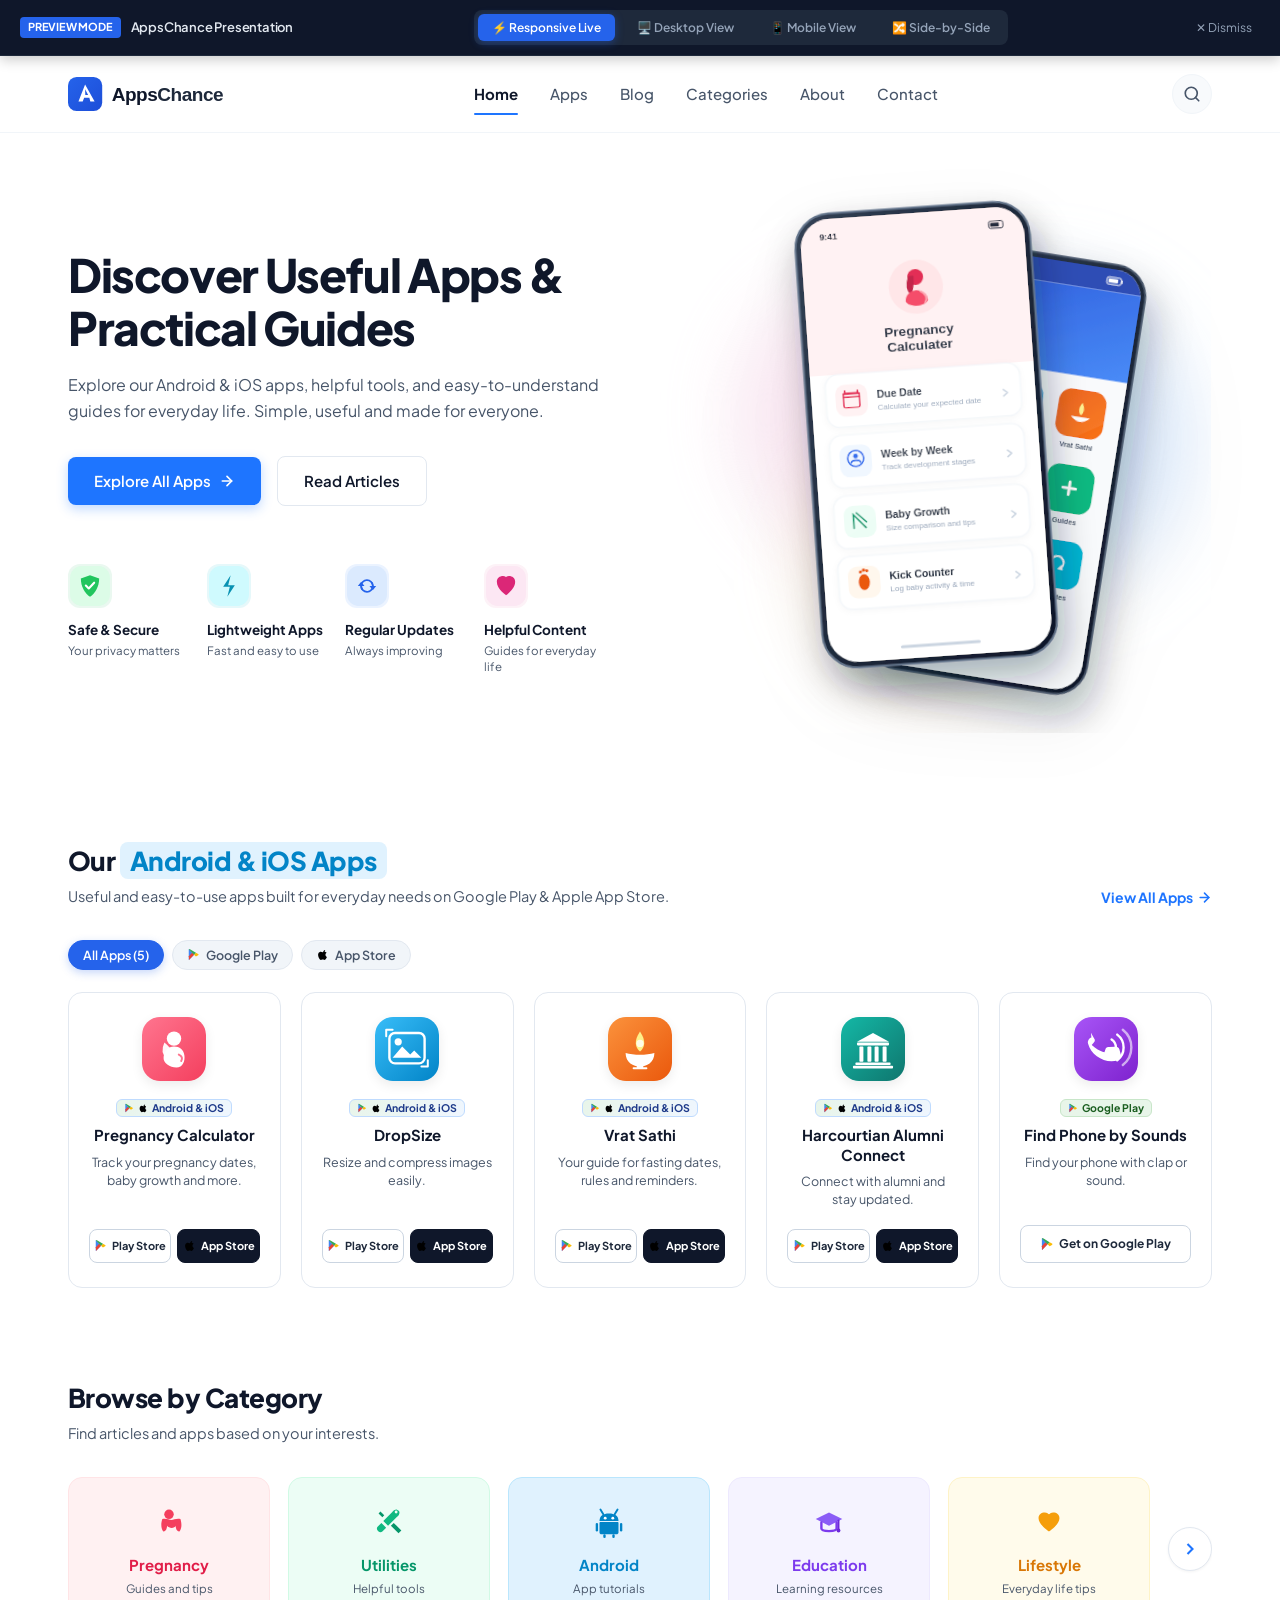
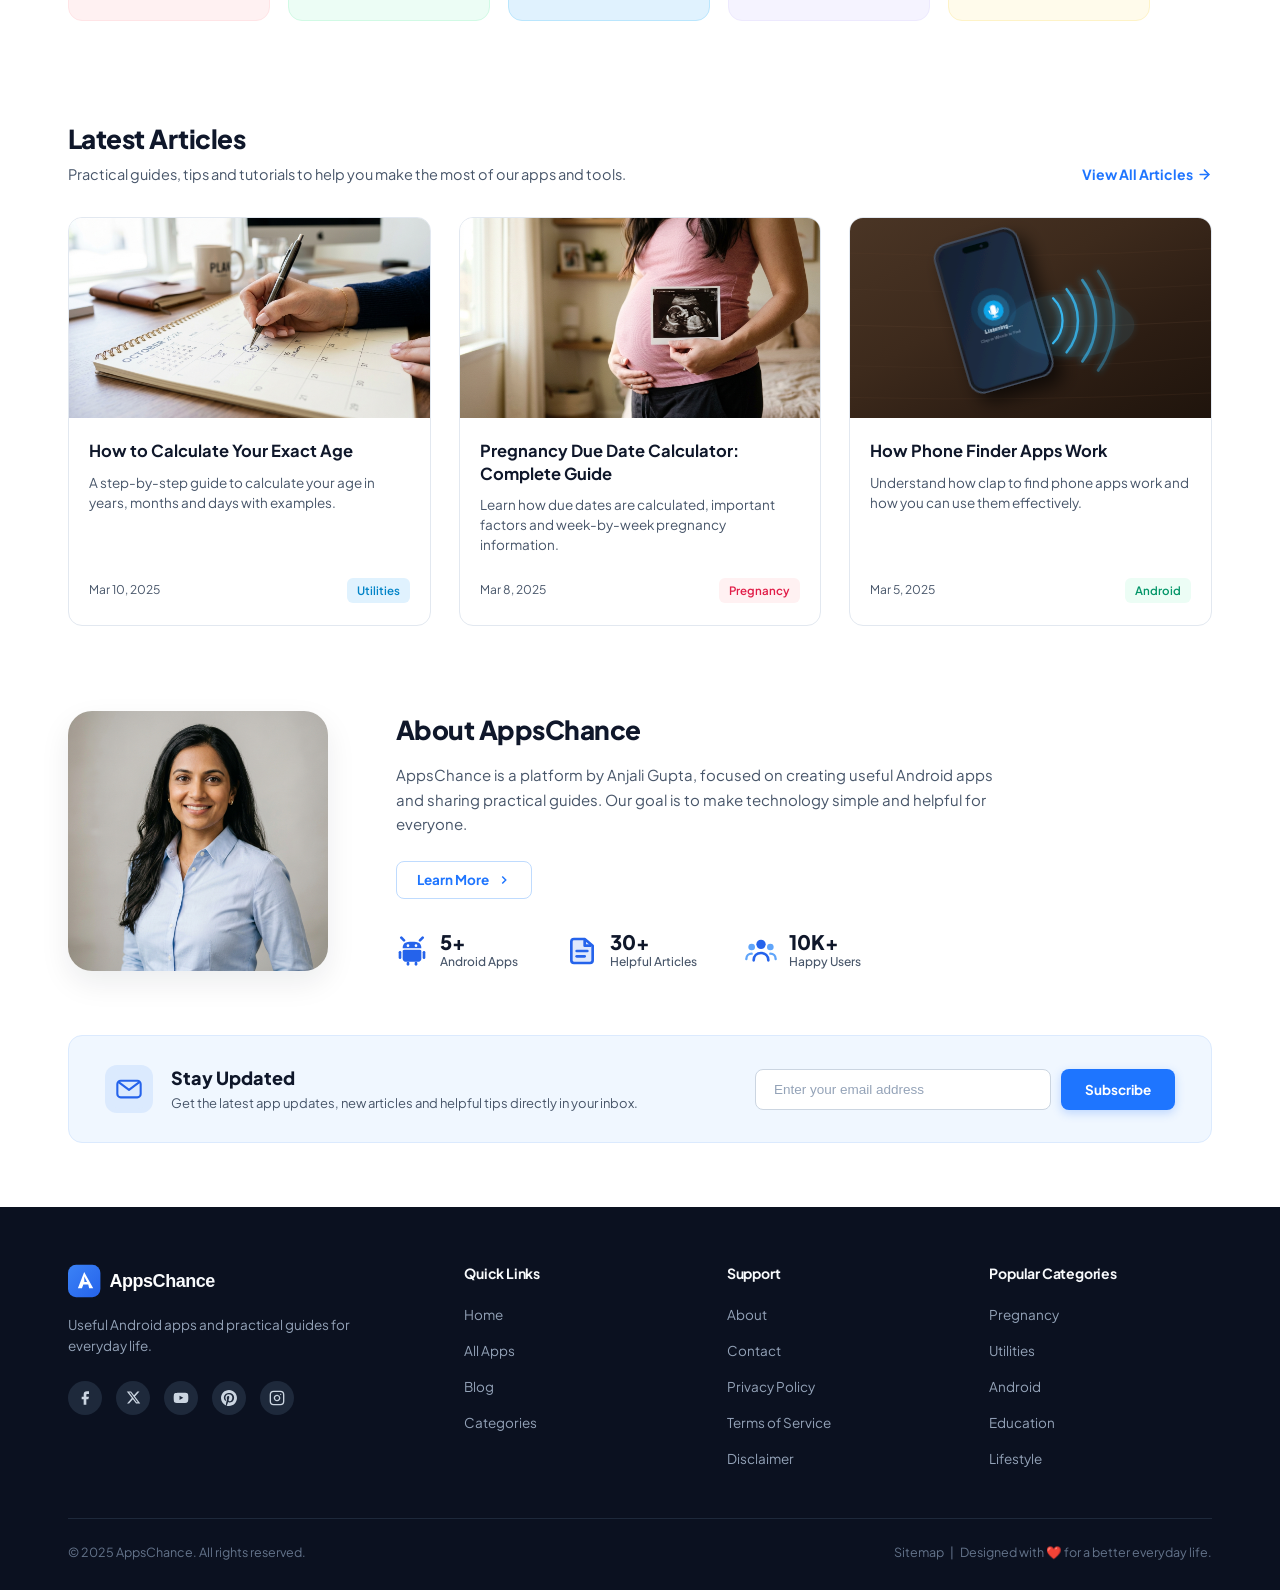
==== commit 8e90d8b5: "Fixed the issues" ====
--- a/index.html
+++ b/index.html
@@ -57,7 +57,7 @@
         <nav class="nav-menu-wrapper" aria-label="Main Navigation">
           <ul class="nav-menu">
             <li class="nav-item"><a href="#home" class="nav-link active">Home</a></li>
-            <li class="nav-item"><a href="#apps" class="nav-link">Apps</a></li>
+            <li class="nav-item"><a href="apps.html" class="nav-link">Apps</a></li>
             <li class="nav-item"><a href="articles.html" class="nav-link">Blog</a></li>
             <li class="nav-item"><a href="#categories" class="nav-link">Categories</a></li>
             <li class="nav-item"><a href="#about" class="nav-link">About</a></li>
@@ -96,18 +96,18 @@
           <div class="hero-content">
             <h1 class="hero-title">Discover Useful Apps &amp; Practical Guides</h1>
             <p class="hero-description">
-              Explore our Android apps, helpful tools, and easy-to-understand guides for everyday life. Simple, useful and made for everyone.
+              Explore our Android &amp; iOS apps, helpful tools, and easy-to-understand guides for everyday life. Simple, useful and made for everyone.
             </p>
 
             <div class="hero-actions">
-              <a href="#apps" class="btn-primary">
-                <span>Explore Apps</span>
+              <a href="apps.html" class="btn-primary">
+                <span>Explore All Apps</span>
                 <svg width="16" height="16" viewBox="0 0 24 24" fill="none" stroke="currentColor" stroke-width="2.5" stroke-linecap="round" stroke-linejoin="round">
                   <line x1="5" y1="12" x2="19" y2="12"></line>
                   <polyline points="12 5 19 12 12 19"></polyline>
                 </svg>
               </a>
-              <a href="#blog" class="btn-secondary">
+              <a href="articles.html" class="btn-secondary">
                 <span>Read Articles</span>
               </a>
             </div>
@@ -160,15 +160,15 @@
         </div>
       </section>
 
-      <!-- 2. OUR ANDROID APPS SECTION -->
+      <!-- 2. OUR ANDROID & iOS APPS SECTION -->
       <section class="apps-section" id="apps">
         <div class="container">
           <div class="section-header">
             <div>
-              <h2 class="section-title">Our Android Apps</h2>
-              <p class="section-subtitle">Useful and easy-to-use apps built for everyday needs.</p>
-            </div>
-            <a href="#apps" class="section-view-all">
+              <h2 class="section-title">Our <span style="background:#e0f2fe; color:#0284c7; padding:2px 10px; border-radius:8px;">Android &amp; iOS Apps</span></h2>
+              <p class="section-subtitle">Useful and easy-to-use apps built for everyday needs on Google Play &amp; Apple App Store.</p>
+            </div>
+            <a href="apps.html" class="section-view-all">
               <span>View All Apps</span>
               <svg width="15" height="15" viewBox="0 0 24 24" fill="none" stroke="currentColor" stroke-width="2.5" stroke-linecap="round" stroke-linejoin="round">
                 <line x1="5" y1="12" x2="19" y2="12"></line>
@@ -177,115 +177,178 @@
             </a>
           </div>
 
+          <!-- Quick Platform Filters on Home -->
+          <div class="home-apps-filters" id="homeAppsFilters">
+            <button type="button" class="home-filter-btn active" data-home-filter="all">All Apps (5)</button>
+            <button type="button" class="home-filter-btn" data-home-filter="android">
+              <img src="assets/icons/icon_playstore.svg" width="13" height="13" alt="Google Play">
+              <span>Google Play</span>
+            </button>
+            <button type="button" class="home-filter-btn" data-home-filter="ios">
+              <img src="assets/icons/icon_apple.svg" width="13" height="13" alt="App Store">
+              <span>App Store</span>
+            </button>
+          </div>
+
           <div class="apps-grid">
             <!-- App 1: Pregnancy Calculator -->
-            <div class="app-card">
+            <div class="app-card" data-platforms="android ios">
               <div class="app-icon-wrap">
                 <img src="assets/icons/app_pregnancy.svg" alt="Pregnancy Calculator" width="64" height="64">
               </div>
               <div class="app-card-details">
+                <div class="card-platform-row">
+                  <span class="platform-tag tag-both">
+                    <img src="assets/icons/icon_playstore.svg" width="10" height="10" alt="Play Store">
+                    <img src="assets/icons/icon_apple.svg" width="10" height="10" alt="App Store">
+                    Android &amp; iOS
+                  </span>
+                </div>
                 <h3 class="app-card-title">Pregnancy Calculator</h3>
                 <p class="app-card-desc">Track your pregnancy dates, baby growth and more.</p>
               </div>
-              <a href="#learn-pregnancy" class="btn-learn-more">
-                <span>Learn More</span>
-                <svg width="14" height="14" viewBox="0 0 24 24" fill="none" stroke="currentColor" stroke-width="2.5">
-                  <polyline points="9 18 15 12 9 6"></polyline>
-                </svg>
-              </a>
-              <div class="app-mobile-arrow" style="display:none;">
+              <div class="card-store-actions">
+                <a href="https://play.google.com/store/apps/details?id=com.appschance.pregnancycalculator" target="_blank" rel="noopener noreferrer" class="btn-store-badge playstore" title="Get on Google Play">
+                  <img src="assets/icons/icon_playstore.svg" width="13" height="13" alt="Play Store">
+                  <span>Play Store</span>
+                </a>
+                <a href="https://apps.apple.com/app/pregnancy-calculator-due-date/id1623849101" target="_blank" rel="noopener noreferrer" class="btn-store-badge appstore" title="Download on App Store">
+                  <img src="assets/icons/icon_apple.svg" width="13" height="13" alt="App Store">
+                  <span>App Store</span>
+                </a>
+              </div>
+              <a href="https://play.google.com/store/apps/details?id=com.appschance.pregnancycalculator" target="_blank" rel="noopener noreferrer" class="app-mobile-arrow" aria-label="Open Pregnancy Calculator store" style="display:none;">
                 <svg width="18" height="18" viewBox="0 0 24 24" fill="none" stroke="currentColor" stroke-width="2.5">
                   <polyline points="9 18 15 12 9 6"></polyline>
                 </svg>
-              </div>
+              </a>
             </div>
 
             <!-- App 2: DropSize -->
-            <div class="app-card">
+            <div class="app-card" data-platforms="android ios">
               <div class="app-icon-wrap">
                 <img src="assets/icons/app_dropsize.svg" alt="DropSize" width="64" height="64">
               </div>
               <div class="app-card-details">
+                <div class="card-platform-row">
+                  <span class="platform-tag tag-both">
+                    <img src="assets/icons/icon_playstore.svg" width="10" height="10" alt="Play Store">
+                    <img src="assets/icons/icon_apple.svg" width="10" height="10" alt="App Store">
+                    Android &amp; iOS
+                  </span>
+                </div>
                 <h3 class="app-card-title">DropSize</h3>
                 <p class="app-card-desc">Resize and compress images easily.</p>
               </div>
-              <a href="#learn-dropsize" class="btn-learn-more">
-                <span>Learn More</span>
-                <svg width="14" height="14" viewBox="0 0 24 24" fill="none" stroke="currentColor" stroke-width="2.5">
-                  <polyline points="9 18 15 12 9 6"></polyline>
-                </svg>
-              </a>
-              <div class="app-mobile-arrow" style="display:none;">
+              <div class="card-store-actions">
+                <a href="https://play.google.com/store/apps/details?id=com.appschance.dropsize" target="_blank" rel="noopener noreferrer" class="btn-store-badge playstore" title="Get on Google Play">
+                  <img src="assets/icons/icon_playstore.svg" width="13" height="13" alt="Play Store">
+                  <span>Play Store</span>
+                </a>
+                <a href="https://apps.apple.com/app/dropsize-image-compressor/id1634928102" target="_blank" rel="noopener noreferrer" class="btn-store-badge appstore" title="Download on App Store">
+                  <img src="assets/icons/icon_apple.svg" width="13" height="13" alt="App Store">
+                  <span>App Store</span>
+                </a>
+              </div>
+              <a href="https://play.google.com/store/apps/details?id=com.appschance.dropsize" target="_blank" rel="noopener noreferrer" class="app-mobile-arrow" aria-label="Open DropSize store" style="display:none;">
                 <svg width="18" height="18" viewBox="0 0 24 24" fill="none" stroke="currentColor" stroke-width="2.5">
                   <polyline points="9 18 15 12 9 6"></polyline>
                 </svg>
-              </div>
+              </a>
             </div>
 
             <!-- App 3: Vrat Sathi -->
-            <div class="app-card">
+            <div class="app-card" data-platforms="android ios">
               <div class="app-icon-wrap">
                 <img src="assets/icons/app_vrat.svg" alt="Vrat Sathi" width="64" height="64">
               </div>
               <div class="app-card-details">
+                <div class="card-platform-row">
+                  <span class="platform-tag tag-both">
+                    <img src="assets/icons/icon_playstore.svg" width="10" height="10" alt="Play Store">
+                    <img src="assets/icons/icon_apple.svg" width="10" height="10" alt="App Store">
+                    Android &amp; iOS
+                  </span>
+                </div>
                 <h3 class="app-card-title">Vrat Sathi</h3>
                 <p class="app-card-desc">Your guide for fasting dates, rules and reminders.</p>
               </div>
-              <a href="#learn-vrat" class="btn-learn-more">
-                <span>Learn More</span>
-                <svg width="14" height="14" viewBox="0 0 24 24" fill="none" stroke="currentColor" stroke-width="2.5">
-                  <polyline points="9 18 15 12 9 6"></polyline>
-                </svg>
-              </a>
-              <div class="app-mobile-arrow" style="display:none;">
+              <div class="card-store-actions">
+                <a href="https://play.google.com/store/apps/details?id=com.appschance.vratsathi" target="_blank" rel="noopener noreferrer" class="btn-store-badge playstore" title="Get on Google Play">
+                  <img src="assets/icons/icon_playstore.svg" width="13" height="13" alt="Play Store">
+                  <span>Play Store</span>
+                </a>
+                <a href="https://apps.apple.com/app/vrat-sathi-fasting-calendar/id1641029103" target="_blank" rel="noopener noreferrer" class="btn-store-badge appstore" title="Download on App Store">
+                  <img src="assets/icons/icon_apple.svg" width="13" height="13" alt="App Store">
+                  <span>App Store</span>
+                </a>
+              </div>
+              <a href="https://play.google.com/store/apps/details?id=com.appschance.vratsathi" target="_blank" rel="noopener noreferrer" class="app-mobile-arrow" aria-label="Open Vrat Sathi store" style="display:none;">
                 <svg width="18" height="18" viewBox="0 0 24 24" fill="none" stroke="currentColor" stroke-width="2.5">
                   <polyline points="9 18 15 12 9 6"></polyline>
                 </svg>
-              </div>
+              </a>
             </div>
 
             <!-- App 4: Harcourtian Alumni Connect -->
-            <div class="app-card">
+            <div class="app-card" data-platforms="android ios">
               <div class="app-icon-wrap">
                 <img src="assets/icons/app_alumni.svg" alt="Harcourtian Alumni Connect" width="64" height="64">
               </div>
               <div class="app-card-details">
+                <div class="card-platform-row">
+                  <span class="platform-tag tag-both">
+                    <img src="assets/icons/icon_playstore.svg" width="10" height="10" alt="Play Store">
+                    <img src="assets/icons/icon_apple.svg" width="10" height="10" alt="App Store">
+                    Android &amp; iOS
+                  </span>
+                </div>
                 <h3 class="app-card-title">Harcourtian Alumni Connect</h3>
                 <p class="app-card-desc">Connect with alumni and stay updated.</p>
               </div>
-              <a href="#learn-alumni" class="btn-learn-more">
-                <span>Learn More</span>
-                <svg width="14" height="14" viewBox="0 0 24 24" fill="none" stroke="currentColor" stroke-width="2.5">
-                  <polyline points="9 18 15 12 9 6"></polyline>
-                </svg>
-              </a>
-              <div class="app-mobile-arrow" style="display:none;">
+              <div class="card-store-actions">
+                <a href="https://play.google.com/store/apps/details?id=com.appschance.harcourtian" target="_blank" rel="noopener noreferrer" class="btn-store-badge playstore" title="Get on Google Play">
+                  <img src="assets/icons/icon_playstore.svg" width="13" height="13" alt="Play Store">
+                  <span>Play Store</span>
+                </a>
+                <a href="https://apps.apple.com/app/harcourtian-alumni-connect/id1647829103" target="_blank" rel="noopener noreferrer" class="btn-store-badge appstore" title="Download on App Store">
+                  <img src="assets/icons/icon_apple.svg" width="13" height="13" alt="App Store">
+                  <span>App Store</span>
+                </a>
+              </div>
+              <a href="https://play.google.com/store/apps/details?id=com.appschance.harcourtian" target="_blank" rel="noopener noreferrer" class="app-mobile-arrow" aria-label="Open Alumni Connect store" style="display:none;">
                 <svg width="18" height="18" viewBox="0 0 24 24" fill="none" stroke="currentColor" stroke-width="2.5">
                   <polyline points="9 18 15 12 9 6"></polyline>
                 </svg>
-              </div>
+              </a>
             </div>
 
             <!-- App 5: Find Phone by Sounds -->
-            <div class="app-card">
+            <div class="app-card" data-platforms="android">
               <div class="app-icon-wrap">
                 <img src="assets/icons/app_phone_sound.svg" alt="Find Phone by Sounds" width="64" height="64">
               </div>
               <div class="app-card-details">
+                <div class="card-platform-row">
+                  <span class="platform-tag tag-android">
+                    <img src="assets/icons/icon_playstore.svg" width="10" height="10" alt="Play Store">
+                    Google Play
+                  </span>
+                </div>
                 <h3 class="app-card-title">Find Phone by Sounds</h3>
                 <p class="app-card-desc">Find your phone with clap or sound.</p>
               </div>
-              <a href="#learn-phone" class="btn-learn-more">
-                <span>Learn More</span>
-                <svg width="14" height="14" viewBox="0 0 24 24" fill="none" stroke="currentColor" stroke-width="2.5">
-                  <polyline points="9 18 15 12 9 6"></polyline>
-                </svg>
-              </a>
-              <div class="app-mobile-arrow" style="display:none;">
+              <div class="card-store-actions">
+                <a href="https://play.google.com/store/apps/details?id=com.appschance.findphonebysound" target="_blank" rel="noopener noreferrer" class="btn-store-badge playstore single-store" title="Get on Google Play">
+                  <img src="assets/icons/icon_playstore.svg" width="14" height="14" alt="Play Store">
+                  <span>Get on Google Play</span>
+                </a>
+              </div>
+              <a href="https://play.google.com/store/apps/details?id=com.appschance.findphonebysound" target="_blank" rel="noopener noreferrer" class="app-mobile-arrow" aria-label="Open Find Phone by Sounds store" style="display:none;">
                 <svg width="18" height="18" viewBox="0 0 24 24" fill="none" stroke="currentColor" stroke-width="2.5">
                   <polyline points="9 18 15 12 9 6"></polyline>
                 </svg>
-              </div>
+              </a>
             </div>
           </div>
         </div>
@@ -577,8 +640,8 @@
             <h4 class="footer-col-title">Quick Links</h4>
             <ul class="footer-links-list">
               <li class="footer-link-item"><a href="#home">Home</a></li>
-              <li class="footer-link-item"><a href="#apps">Apps</a></li>
-              <li class="footer-link-item"><a href="#blog">Blog</a></li>
+              <li class="footer-link-item"><a href="apps.html">All Apps</a></li>
+              <li class="footer-link-item"><a href="articles.html">Blog</a></li>
               <li class="footer-link-item"><a href="#categories">Categories</a></li>
             </ul>
           </div>
@@ -599,11 +662,11 @@
           <div class="footer-col-links">
             <h4 class="footer-col-title">Popular Categories</h4>
             <ul class="footer-links-list">
-              <li class="footer-link-item"><a href="#categories">Pregnancy</a></li>
-              <li class="footer-link-item"><a href="#categories">Utilities</a></li>
-              <li class="footer-link-item"><a href="#categories">Android</a></li>
-              <li class="footer-link-item"><a href="#categories">Education</a></li>
-              <li class="footer-link-item"><a href="#categories">Lifestyle</a></li>
+              <li class="footer-link-item"><a href="articles.html?category=Pregnancy">Pregnancy</a></li>
+              <li class="footer-link-item"><a href="articles.html?category=Utilities">Utilities</a></li>
+              <li class="footer-link-item"><a href="articles.html?category=Android">Android</a></li>
+              <li class="footer-link-item"><a href="articles.html?category=Education">Education</a></li>
+              <li class="footer-link-item"><a href="articles.html?category=Lifestyle">Lifestyle</a></li>
             </ul>
           </div>
 
@@ -661,14 +724,14 @@
     </div>
     <ul class="drawer-links">
       <li><a href="#home" class="drawer-link active">Home</a></li>
-      <li><a href="#apps" class="drawer-link">Apps</a></li>
-      <li><a href="#blog" class="drawer-link">Blog</a></li>
+      <li><a href="apps.html" class="drawer-link">Apps</a></li>
+      <li><a href="articles.html" class="drawer-link">Blog</a></li>
       <li><a href="#categories" class="drawer-link">Categories</a></li>
       <li><a href="#about" class="drawer-link">About</a></li>
       <li><a href="#contact" class="drawer-link">Contact</a></li>
     </ul>
     <div style="margin-top:auto; padding-top:20px; border-top:1px solid #f1f5f9;">
-      <a href="#apps" class="btn-primary" style="width:100%; justify-content:center;">Explore Apps</a>
+      <a href="apps.html" class="btn-primary" style="width:100%; justify-content:center;">Explore All Apps</a>
     </div>
   </aside>
 
--- a/css/styles.css
+++ b/css/styles.css
@@ -2641,3 +2641,469 @@
     padding: 20px;
   }
 }
+
+/* ==========================================================================
+   ANDROID & iOS APPS - STORE BUTTONS & PLATFORM BADGES
+   ========================================================================== */
+.card-platform-row {
+  display: flex;
+  align-items: center;
+  justify-content: center;
+  gap: 6px;
+  margin-bottom: 8px;
+  flex-wrap: wrap;
+}
+
+.platform-tag {
+  display: inline-flex;
+  align-items: center;
+  gap: 4px;
+  font-size: 10.5px;
+  font-weight: 700;
+  padding: 2px 7px;
+  border-radius: 6px;
+  line-height: 1.2;
+}
+
+.platform-tag.tag-android {
+  background: #e8f5e9;
+  color: #1b5e20;
+  border: 1px solid #c8e6c9;
+}
+
+.platform-tag.tag-ios {
+  background: #f1f5f9;
+  color: #0f172a;
+  border: 1px solid #cbd5e1;
+}
+
+.platform-tag.tag-both {
+  background: linear-gradient(135deg, #e8f5e9 0%, #eff6ff 100%);
+  color: #1e3a8a;
+  border: 1px solid #bfdbfe;
+}
+
+.card-store-actions {
+  display: flex;
+  gap: 6px;
+  width: 100%;
+  margin-top: auto;
+}
+
+.btn-store-badge {
+  flex: 1;
+  display: inline-flex;
+  align-items: center;
+  justify-content: center;
+  gap: 5px;
+  font-size: 11px;
+  font-weight: 700;
+  padding: 8px 6px;
+  border-radius: 8px;
+  text-decoration: none;
+  transition: all 0.2s cubic-bezier(0.16, 1, 0.3, 1);
+  white-space: nowrap;
+}
+
+.btn-store-badge img,
+.btn-store-badge svg {
+  flex-shrink: 0;
+}
+
+.btn-store-badge.playstore {
+  background: #ffffff;
+  color: #1e293b;
+  border: 1px solid #cbd5e1;
+}
+
+.btn-store-badge.playstore:hover {
+  background: #f8fafc;
+  border-color: #3b82f6;
+  color: #1d4ed8;
+  transform: translateY(-2px);
+  box-shadow: 0 4px 10px rgba(59, 130, 246, 0.15);
+}
+
+.btn-store-badge.appstore {
+  background: #0f172a;
+  color: #ffffff;
+  border: 1px solid #0f172a;
+}
+
+.btn-store-badge.appstore:hover {
+  background: #1e293b;
+  transform: translateY(-2px);
+  box-shadow: 0 4px 10px rgba(15, 23, 42, 0.2);
+}
+
+.btn-store-badge.single-store {
+  flex: 1;
+  padding: 9px 12px;
+  font-size: 12px;
+}
+
+/* Home Apps Filter Pills */
+.home-apps-filters {
+  display: flex;
+  align-items: center;
+  gap: 8px;
+  margin-top: 14px;
+  margin-bottom: 22px;
+  flex-wrap: wrap;
+}
+
+.home-filter-btn {
+  display: inline-flex;
+  align-items: center;
+  gap: 6px;
+  font-size: 12.5px;
+  font-weight: 600;
+  padding: 6px 14px;
+  border-radius: 999px;
+  background: #f1f5f9;
+  color: #475569;
+  border: 1px solid #e2e8f0;
+  cursor: pointer;
+  transition: all 0.2s ease;
+}
+
+.home-filter-btn:hover {
+  background: #e2e8f0;
+  color: #0f172a;
+}
+
+.home-filter-btn.active {
+  background: #2563eb;
+  color: #ffffff;
+  border-color: #2563eb;
+  box-shadow: 0 3px 8px rgba(37, 99, 235, 0.25);
+}
+
+/* ==========================================================================
+   APPS CATALOG PAGE (apps.html)
+   ========================================================================== */
+.apps-catalog-section {
+  padding: 44px 0 84px;
+  background: #ffffff;
+}
+
+.apps-catalog-grid {
+  display: grid;
+  grid-template-columns: repeat(2, 1fr);
+  gap: 28px;
+}
+
+.app-catalog-card {
+  background: #ffffff;
+  border: 1px solid var(--border-card);
+  border-radius: 20px;
+  padding: 26px;
+  display: flex;
+  flex-direction: column;
+  transition: all 0.3s cubic-bezier(0.16, 1, 0.3, 1);
+  position: relative;
+  overflow: hidden;
+}
+
+.app-catalog-card:hover {
+  transform: translateY(-5px);
+  border-color: #bfdbfe;
+  box-shadow: 0 16px 36px -10px rgba(37, 99, 235, 0.12), 0 4px 12px rgba(0, 0, 0, 0.04);
+}
+
+.app-catalog-top {
+  display: flex;
+  align-items: flex-start;
+  gap: 18px;
+  margin-bottom: 16px;
+}
+
+.app-catalog-icon-wrap {
+  width: 72px;
+  height: 72px;
+  min-width: 72px;
+  border-radius: 20px;
+  overflow: hidden;
+  box-shadow: 0 6px 18px rgba(0, 0, 0, 0.09);
+  transition: transform 0.3s ease;
+}
+
+.app-catalog-card:hover .app-catalog-icon-wrap {
+  transform: scale(1.04);
+}
+
+.app-catalog-header-info {
+  flex-grow: 1;
+}
+
+.app-catalog-badge-row {
+  display: flex;
+  align-items: center;
+  gap: 8px;
+  margin-bottom: 6px;
+  flex-wrap: wrap;
+}
+
+.app-catalog-title {
+  font-size: 19px;
+  font-weight: 800;
+  color: var(--text-main);
+  line-height: 1.25;
+  margin-bottom: 4px;
+}
+
+.app-catalog-subtitle {
+  font-size: 13px;
+  font-weight: 500;
+  color: #64748b;
+  margin-bottom: 6px;
+}
+
+.app-catalog-meta-row {
+  display: flex;
+  align-items: center;
+  gap: 14px;
+  font-size: 12.5px;
+  color: #475569;
+}
+
+.app-catalog-rating {
+  display: inline-flex;
+  align-items: center;
+  gap: 4px;
+  font-weight: 700;
+  color: #0f172a;
+}
+
+.app-catalog-rating .star {
+  color: #f59e0b;
+}
+
+.app-catalog-downloads {
+  display: inline-flex;
+  align-items: center;
+  gap: 4px;
+  color: #64748b;
+}
+
+.app-catalog-desc {
+  font-size: 13.5px;
+  line-height: 1.55;
+  color: #475569;
+  margin-bottom: 16px;
+}
+
+.app-catalog-features-list {
+  list-style: none;
+  padding: 0;
+  margin: 0 0 20px 0;
+  display: grid;
+  grid-template-columns: repeat(2, 1fr);
+  gap: 8px 12px;
+}
+
+.app-catalog-feature-item {
+  display: flex;
+  align-items: center;
+  gap: 8px;
+  font-size: 12.5px;
+  color: #334155;
+}
+
+.app-catalog-feature-item svg {
+  color: #10b981;
+  flex-shrink: 0;
+}
+
+/* Store Action CTAs on Catalog Card */
+.app-catalog-actions {
+  display: flex;
+  align-items: center;
+  gap: 12px;
+  margin-top: auto;
+  padding-top: 18px;
+  border-top: 1px solid #f1f5f9;
+}
+
+.btn-store-primary {
+  flex: 1;
+  display: inline-flex;
+  align-items: center;
+  justify-content: center;
+  gap: 8px;
+  font-size: 13px;
+  font-weight: 700;
+  padding: 11px 16px;
+  border-radius: 12px;
+  text-decoration: none;
+  transition: all 0.25s cubic-bezier(0.16, 1, 0.3, 1);
+  box-shadow: 0 2px 4px rgba(0, 0, 0, 0.05);
+}
+
+.btn-store-primary.playstore {
+  background: #ffffff;
+  color: #0f172a;
+  border: 1.5px solid #cbd5e1;
+}
+
+.btn-store-primary.playstore:hover {
+  background: #f8fafc;
+  border-color: #2563eb;
+  color: #1d4ed8;
+  transform: translateY(-2px);
+  box-shadow: 0 6px 14px rgba(37, 99, 235, 0.15);
+}
+
+.btn-store-primary.appstore {
+  background: #0f172a;
+  color: #ffffff;
+  border: 1.5px solid #0f172a;
+}
+
+.btn-store-primary.appstore:hover {
+  background: #1e293b;
+  transform: translateY(-2px);
+  box-shadow: 0 6px 14px rgba(15, 23, 42, 0.25);
+}
+
+.btn-store-primary.single {
+  flex: 1;
+  padding: 12px 20px;
+  font-size: 14px;
+}
+
+/* Feature Spotlight on Apps Page */
+.apps-feature-spotlight {
+  padding: 60px 0;
+  background: #f8fafc;
+  border-top: 1px solid var(--border-light);
+  border-bottom: 1px solid var(--border-light);
+}
+
+.spotlight-grid {
+  display: grid;
+  grid-template-columns: repeat(4, 1fr);
+  gap: 24px;
+  margin-top: 36px;
+}
+
+.spotlight-card {
+  background: #ffffff;
+  border: 1px solid #e2e8f0;
+  border-radius: 16px;
+  padding: 24px 20px;
+  text-align: center;
+  transition: all 0.25s ease;
+}
+
+.spotlight-card:hover {
+  transform: translateY(-4px);
+  border-color: #bfdbfe;
+  box-shadow: var(--shadow-sm);
+}
+
+.spotlight-icon-wrap {
+  width: 52px;
+  height: 52px;
+  border-radius: 14px;
+  background: #eff6ff;
+  color: #2563eb;
+  display: flex;
+  align-items: center;
+  justify-content: center;
+  margin: 0 auto 16px;
+}
+
+.spotlight-title {
+  font-size: 15px;
+  font-weight: 700;
+  color: #0f172a;
+  margin-bottom: 6px;
+}
+
+.spotlight-desc {
+  font-size: 12.5px;
+  color: #64748b;
+  line-height: 1.5;
+}
+
+/* Search bar on apps page */
+.apps-search-box {
+  position: relative;
+  max-width: 480px;
+  margin: 20px auto 0;
+}
+
+.apps-search-box input {
+  width: 100%;
+  padding: 12px 18px 12px 44px;
+  border-radius: 999px;
+  border: 1.5px solid #cbd5e1;
+  background: #ffffff;
+  font-size: 14px;
+  color: #0f172a;
+  outline: none;
+  transition: all 0.2s ease;
+  box-shadow: 0 2px 6px rgba(0, 0, 0, 0.04);
+}
+
+.apps-search-box input:focus {
+  border-color: #2563eb;
+  box-shadow: 0 0 0 3px rgba(37, 99, 235, 0.15);
+}
+
+.apps-search-box svg {
+  position: absolute;
+  left: 16px;
+  top: 50%;
+  transform: translateY(-50%);
+  color: #94a3b8;
+}
+
+/* Media Queries for Apps page */
+@media (max-width: 992px) {
+  .apps-catalog-grid {
+    grid-template-columns: 1fr;
+    gap: 20px;
+  }
+  .spotlight-grid {
+    grid-template-columns: repeat(2, 1fr);
+  }
+}
+
+@media (max-width: 640px) {
+  .app-catalog-top {
+    flex-direction: column;
+    align-items: flex-start;
+  }
+  .app-catalog-features-list {
+    grid-template-columns: 1fr;
+  }
+  .app-catalog-actions {
+    flex-direction: column;
+  }
+  .spotlight-grid {
+    grid-template-columns: 1fr;
+  }
+}
+
+/* Mobile adjustments for app-card store buttons */
+@media (max-width: 768px) {
+  .card-platform-row {
+    margin-bottom: 4px;
+  }
+  .card-store-actions {
+    display: none; /* Mobile uses row tap to open store */
+  }
+}
+
+/* Mobile-view-render support for store actions */
+.mobile-view-render .card-store-actions {
+  display: none !important;
+}
+
+.mobile-view-render .card-platform-row {
+  justify-content: flex-start;
+  margin-bottom: 2px;
+}
+
